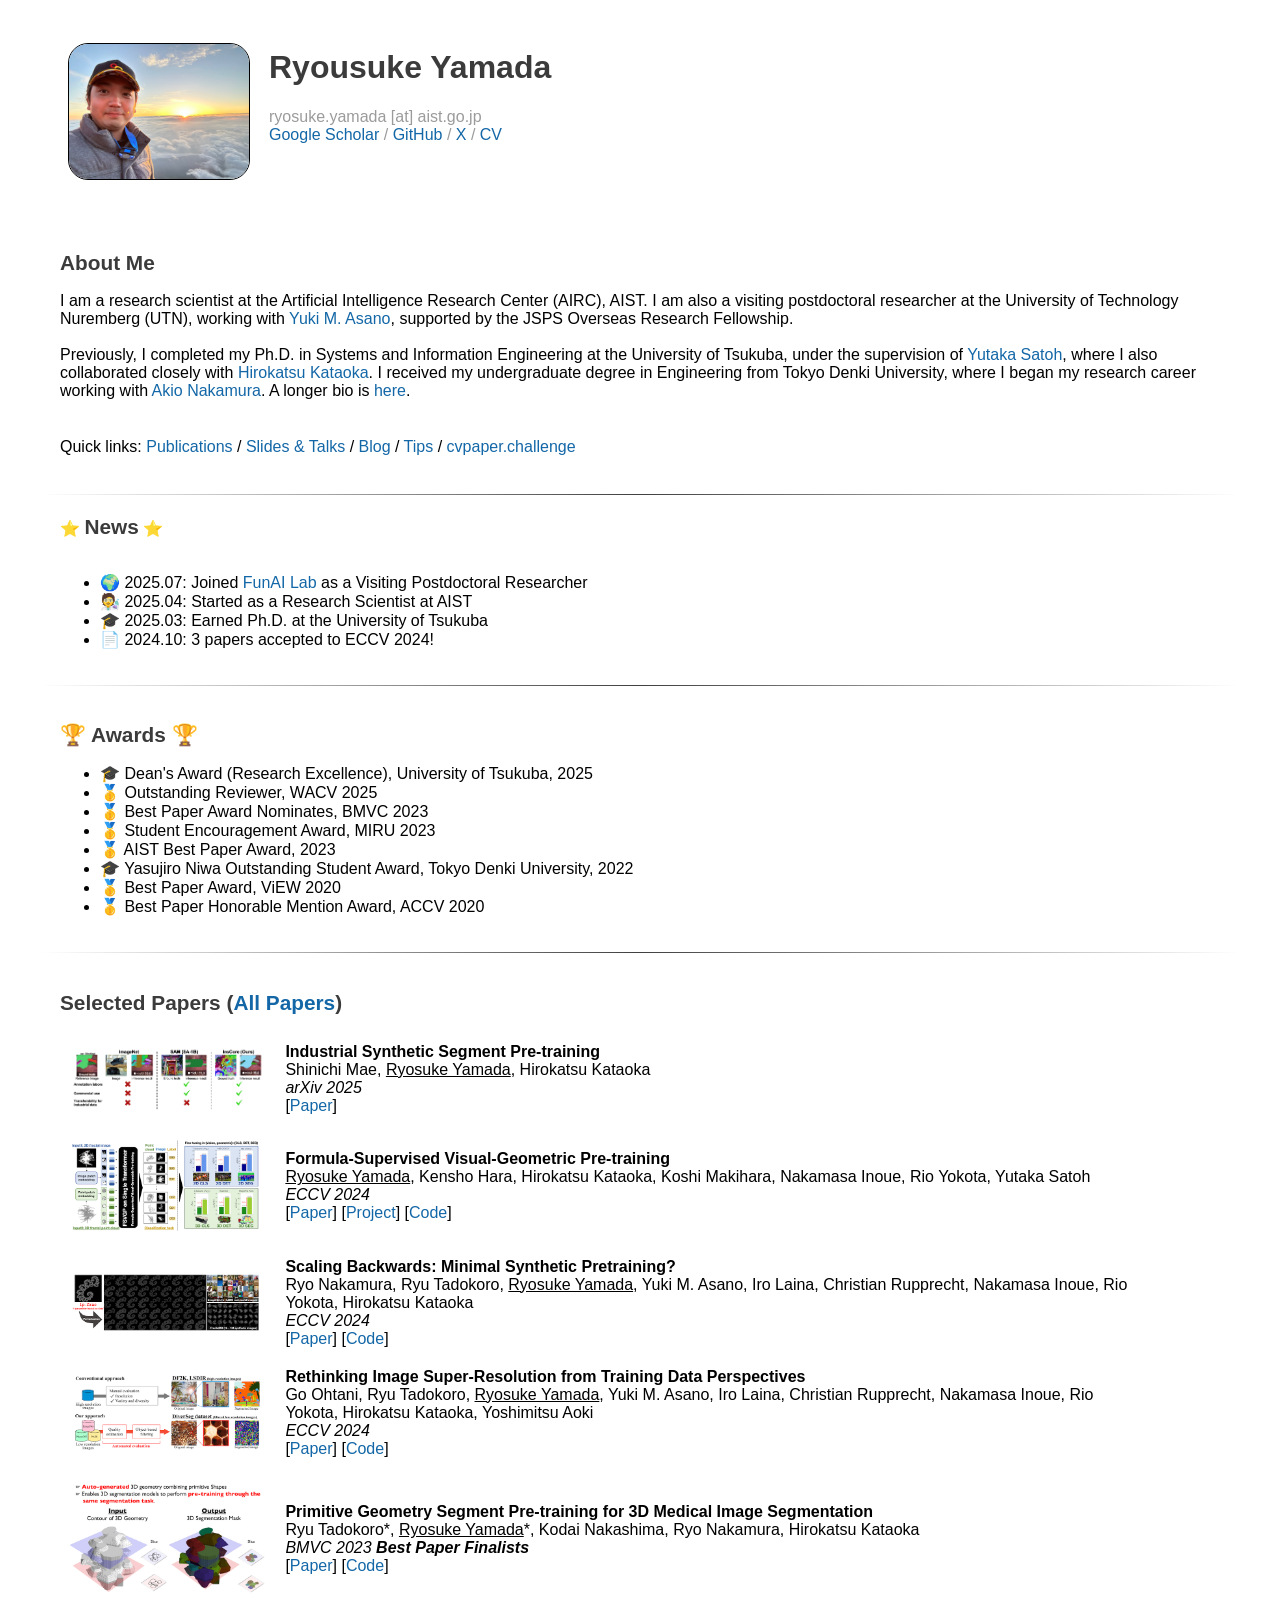
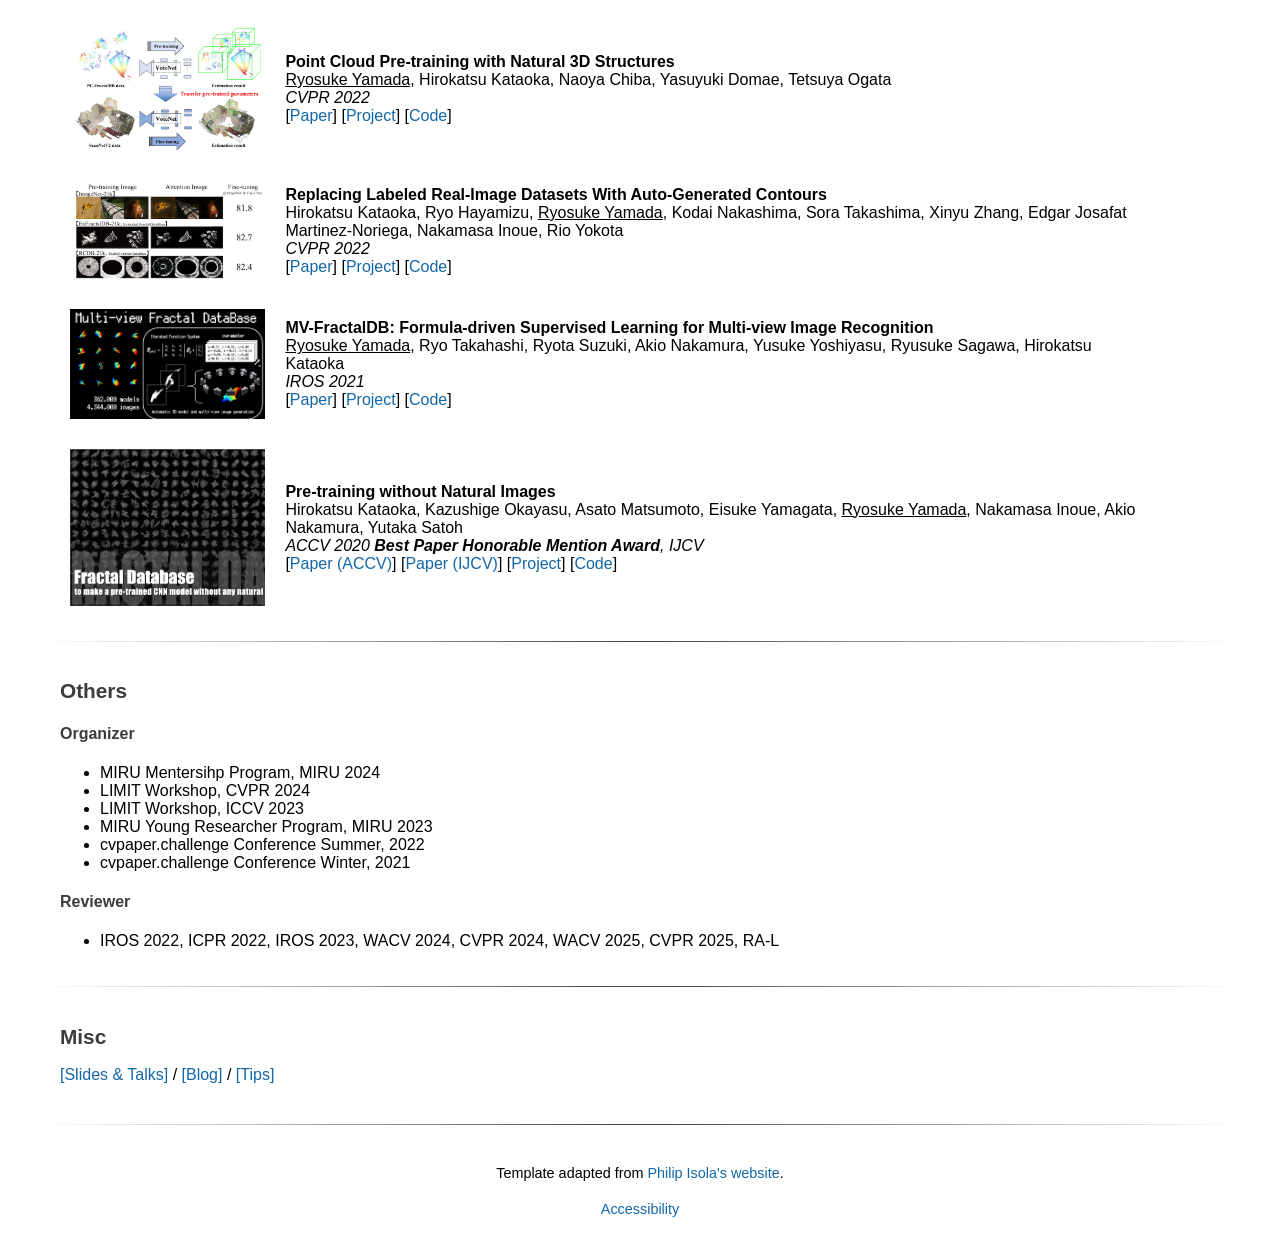
==== index.html @ 1c121e00 "Update all files including images and HTML" ====
<!DOCTYPE html>
<html lang="en">
<head>
  <meta charset="UTF-8">
  <meta name="viewport" content="width=device-width, initial-scale=1">
  <link rel="icon" type="image/png" href="images/favicon.png">
  <title>Ryousuke Yamada, Ph.D.</title>

  <!-- Google Fonts -->
  <link href="https://fonts.googleapis.com/css2?family=Lato:wght@300;400;700&display=swap" rel="stylesheet">

  <!-- Google Analytics (GA4) -->
  <script async src="https://www.googletagmanager.com/gtag/js?id=G-QP8ZKJ197V"></script>
  <script>
    window.dataLayer = window.dataLayer || [];
    function gtag(){dataLayer.push(arguments);}
    gtag('js', new Date());
    gtag('config', 'G-QP8ZKJ197V');
  </script>

  <link rel="stylesheet" href="mystyle.css">
</head>

<body>
  <div id="container">
    <div class="section_div">
      <table id="personal_info">
        <tr>
          <td><img class="photo_of_me" src="images/me_fuji.png" width="180px" style="border: 1px solid black; float:left; margin-right:15px" alt="Profile Photo"></td>
          <td>
            <div id="DocInfo">
              <h1>Ryousuke Yamada</h1>
              ryosuke.yamada [at] aist.go.jp<br>
              <a href="https://scholar.google.com/citations?user=2nmJ6qQAAAAJ&hl=ja">Google Scholar</a> /
              <a href="https://github.com/ryosuke-yamada">GitHub</a> /
              <a href="https://x.com/FragileGoodwill">X</a> /
              <a href="cv/ryosuke_yamada_cv.pdf">CV</a> 
              <!-- <a href="ja/index.html">Japanese</a> -->
            </div><br>
          </td>
        </tr>
      </table>
    </div>

    <div class="section_div">
      <h2>About Me</h2>
      <p>
        I am a research scientist at the Artificial Intelligence Research Center (AIRC), AIST. I am also a visiting postdoctoral researcher at the University of Technology Nuremberg (UTN), working with <a href="https://yukimasano.github.io/">Yuki M. Asano</a>, supported by the JSPS Overseas Research Fellowship.
        <br><br>
        Previously, I completed my Ph.D. in Systems and Information Engineering at the University of Tsukuba, under the supervision of <a href="https://staff.aist.go.jp/yu.satou/">Yutaka Satoh</a>, where I also collaborated closely with <a href="https://hirokatsukataoka.net/">Hirokatsu Kataoka</a>. I received my undergraduate degree in Engineering from Tokyo Denki University, where I began my research career working with <a href="https://ra-data.dendai.ac.jp/tduhp/KgApp/k03/resid/S000259">Akio Nakamura</a>. A longer bio is <a href="bio.html">here</a>.
        <br>
        <br>
      </p>
      Quick links:
      <a href="all_papers.html">Publications</a> /
      <a href="slides.html">Slides & Talks</a> /
      <a href="blog.html">Blog</a> /
      <a href="tips.html">Tips</a> /
      <a href="https://xpaperchallenge.org/cv/">cvpaper.challenge</a>
      <br><br>
    </div>
    <hr>

    <div class="section_div" id="news">
      &#11088; <h2 style="display: inline;">News</h2> &#11088;<br><br>
      <ul>
        <li>🌍 2025.07: Joined <a href="https://fundamentalailab.github.io/" target="_blank">FunAI Lab</a> as a Visiting Postdoctoral Researcher</li>
        <li>🧑‍🔬 2025.04: Started as a Research Scientist at AIST</li>
        <li>🎓 2025.03: Earned Ph.D. at the University of Tsukuba</li>
        <li>📄 2024.10: 3 papers accepted to ECCV 2024!</li>
      </ul>
    </div>
    <hr>

    <div class="section_div" id="awards">
        <h2>🏆 Awards 🏆</h2>
        <ul>
          <li>🎓 Dean's Award (Research Excellence), University of Tsukuba, 2025</li>
          <li>🥇 Outstanding Reviewer, WACV 2025</li>
          <li>🥇 Best Paper Award Nominates, BMVC 2023</li>
          <li>🥇 Student Encouragement Award, MIRU 2023</li>
          <li>🥇 AIST Best Paper Award, 2023</li>
          <li>🎓 Yasujiro Niwa Outstanding Student Award, Tokyo Denki University, 2022</li>
          <li>🥇 Best Paper Award, ViEW 2020</li>
          <li>🥇 Best Paper Honorable Mention Award, ACCV 2020</li>
        </ul>
    </div> 
    <hr>

    <div class="section_div" id="publications">
      <h2>Selected Papers (<a href="all_papers.html">All Papers</a>)</h2>

      <table class="pub_table">
        <!-- Inscore -->
        <tr>
            <td class="pub_td1">
              <div class="teaser_img_div">
                <a href="">
                  <img class="teaser_img" src="images/inscore.png" alt="InsCore teaser">
                </a>
              </div>
            </td>
            <td class="pub_td2">
              <b>Industrial Synthetic Segment Pre-training</b><br>
              Shinichi Mae, <u>Ryosuke Yamada</u>, Hirokatsu Kataoka<br>
              <i>arXiv 2025</i><br>
              [<a href="https://arxiv.org/abs/2505.13099">Paper</a>]
            </td>
          </tr>

        <!-- FSVGP -->
        <tr>
            <td class="pub_td1">
              <div class="teaser_img_div">
                <a href="https://ryosuke-yamada.github.io/fdsl-fsvgp/">
                  <img class="teaser_img" src="images/fsvgp.png" alt="FSVGP teaser">
                </a>
              </div>
            </td>
            <td class="pub_td2">
              <b>Formula-Supervised Visual-Geometric Pre-training</b><br>
              <u>Ryosuke Yamada</u>, Kensho Hara, Hirokatsu Kataoka, Koshi Makihara, Nakamasa Inoue, Rio Yokota, Yutaka Satoh<br>
              <i>ECCV 2024</i><br>
              [<a href="https://www.ecva.net/papers/eccv_2024/papers_ECCV/papers/03233.pdf">Paper</a>]
              [<a href="https://ryosuke-yamada.github.io/fdsl-fsvgp/">Project</a>]
              [<a href="https://github.com/ryosuke-yamada/3dfractaldb">Code</a>]
            </td>
          </tr>
        <!-- 1pfrac -->
        <tr>
            <td class="pub_td1">
              <div class="teaser_img_div">
                <!-- <a href="https://ryosuke-yamada.github.io/fdsl-fsvgp/"> -->
                  <img class="teaser_img" src="images/1pfrac.png" alt="1pfrac teaser">
                </a>
              </div>
            </td>
            <td class="pub_td2">
              <b>Scaling Backwards: Minimal Synthetic Pretraining?</b><br>
              Ryo Nakamura, Ryu Tadokoro, <u>Ryosuke Yamada</u>, Yuki M. Asano, Iro Laina, Christian Rupprecht, Nakamasa Inoue, Rio Yokota, Hirokatsu Kataoka<br>
              <i>ECCV 2024</i><br>
              [<a href="https://www.ecva.net/papers/eccv_2024/papers_ECCV/papers/02315.pdf">Paper</a>]
              <!-- [<a href="https://ryosuke-yamada.github.io/fdsl-fsvgp/">Project</a>] -->
              [<a href="https://github.com/SUPER-TADORY/1p-frac">Code</a>]
            </td>
          </tr>
        <!-- DiverSeg -->
        <tr>
            <td class="pub_td1">
              <div class="teaser_img_div">
                <!-- <a href="https://ryosuke-yamada.github.io/fdsl-fsvgp/"> -->
                  <img class="teaser_img" src="images/diverseg.png" alt="DiverSeg teaser">
                </a>
              </div>
            </td>
            <td class="pub_td2">
              <b>Rethinking Image Super-Resolution from Training Data Perspectives</b><br>
              Go Ohtani, Ryu Tadokoro, <u>Ryosuke Yamada</u>, Yuki M. Asano, Iro Laina, Christian Rupprecht, Nakamasa Inoue, Rio Yokota, Hirokatsu Kataoka, Yoshimitsu Aoki<br>
              <i>ECCV 2024</i><br>
              [<a href="https://www.ecva.net/papers/eccv_2024/papers_ECCV/papers/02525.pdf">Paper</a>]
              <!-- [<a href="https://ryosuke-yamada.github.io/fdsl-fsvgp/">Project</a>] -->
              [<a href="https://github.com/gohtanii/DiverSeg-dataset">Code</a>]
            </td>
          </tr>
        <!-- PrimGeoSeg -->
        <tr>
            <td class="pub_td1">
              <div class="teaser_img_div">
                <!-- <a href="https://ryosuke-yamada.github.io/fdsl-fsvgp/"> -->
                  <img class="teaser_img" src="images/primgeoseg.png" alt="PrimGeoSeg teaser">
                </a>
              </div>
            </td>
            <td class="pub_td2">
              <b>Primitive Geometry Segment Pre-training for 3D Medical Image Segmentation</b><br>
              Ryu Tadokoro*, <u>Ryosuke Yamada</u>*, Kodai Nakashima, Ryo Nakamura, Hirokatsu Kataoka<br>
              <i>BMVC 2023 <b>Best Paper Finalists</b></i><br>
              [<a href="https://arxiv.org/abs/2401.03665">Paper</a>]
              <!-- [<a href="https://ryosuke-yamada.github.io/fdsl-fsvgp/">Project</a>] -->
              [<a href="https://github.com/SUPER-TADORY/PrimGeoSeg">Code</a>]
            </td>
          </tr>
        <!-- PC-FractalDB -->
        <tr>
            <td class="pub_td1">
              <div class="teaser_img_div">
                <a href="https://ryosuke-yamada.github.io/PointCloud-FractalDataBase/">
                  <img class="teaser_img" src="images/pcfractaldb.png" alt="PC-FractalDB teaser">
                </a>
              </div>
            </td>
            <td class="pub_td2">
              <b>Point Cloud Pre-training with Natural 3D Structures</b><br>
              <u>Ryosuke Yamada</u>, Hirokatsu Kataoka, Naoya Chiba, Yasuyuki Domae, Tetsuya Ogata<br>
              <i>CVPR 2022</i><br>
              [<a href="https://openaccess.thecvf.com/content/CVPR2022/html/Yamada_Point_Cloud_Pre-Training_With_Natural_3D_Structures_CVPR_2022_paper.html">Paper</a>]
              [<a href="https://ryosuke-yamada.github.io/PointCloud-FractalDataBase/">Project</a>]
              [<a href="https://github.com/ryosuke-yamada/3dfractaldb">Code</a>]
            </td>
          </tr>
        <!-- RCDB -->
        <tr>
            <td class="pub_td1">
              <div class="teaser_img_div">
                <a href="https://hirokatsukataoka16.github.io/Replacing-Labeled-Real-Image-Datasets/">
                  <img class="teaser_img" src="images/rcdb.png" alt="RCDB teaser">
                </a>
              </div>
            </td>
            <td class="pub_td2">
              <b>Replacing Labeled Real-Image Datasets With Auto-Generated Contours</b><br>
              Hirokatsu Kataoka, Ryo Hayamizu, <u>Ryosuke Yamada</u>, Kodai Nakashima, Sora Takashima, Xinyu Zhang, Edgar Josafat Martinez-Noriega, Nakamasa Inoue, Rio Yokota<br>
              <i>CVPR 2022</i><br>
              [<a href="https://openaccess.thecvf.com/content/CVPR2022/html/Kataoka_Replacing_Labeled_Real-Image_Datasets_With_Auto-Generated_Contours_CVPR_2022_paper.html">Paper</a>]
              [<a href="https://hirokatsukataoka16.github.io/Replacing-Labeled-Real-Image-Datasets/">Project</a>]
              [<a href="https://github.com/masora1030/CVPR2022-Pretrained-ViT-PyTorch">Code</a>]
            </td>
          </tr>
        <!-- MV-FractalDB -->
        <tr>
            <td class="pub_td1">
              <div class="teaser_img_div">
                <a href="https://ryosuke-yamada.github.io/Multi-view-Fractal-DataBase/">
                  <img class="teaser_img" src="images/mvfractal.gif" alt="MVFractalDB teaser">
                </a>
              </div>
            </td>
            <td class="pub_td2">
              <b>MV-FractalDB: Formula-driven Supervised Learning for Multi-view Image Recognition</b><br>
              <u>Ryosuke Yamada</u>, Ryo Takahashi, Ryota Suzuki, Akio Nakamura, Yusuke Yoshiyasu, Ryusuke Sagawa, Hirokatsu Kataoka<br>
              <i>IROS 2021</i><br>
              [<a href="https://ieeexplore.ieee.org/document/9635946">Paper</a>]
              [<a href="https://ryosuke-yamada.github.io/Multi-view-Fractal-DataBase/">Project</a>]
              [<a href="https://github.com/ryosuke-yamada/3dfractaldb">Code</a>]
            </td>
          </tr>
        <!-- FractalDB -->
        <tr>
            <td class="pub_td1">
              <div class="teaser_img_div">
                <a href="https://hirokatsukataoka16.github.io/Pretraining-without-Natural-Images/">
                  <img class="teaser_img" src="images/fractaldb.png" alt="DiverSeg teaser">
                </a>
              </div>
            </td>
            <td class="pub_td2">
              <b>Pre-training without Natural Images</b><br>
              Hirokatsu Kataoka, Kazushige Okayasu, Asato Matsumoto, Eisuke Yamagata, <u>Ryosuke Yamada</u>, Nakamasa Inoue, Akio Nakamura, Yutaka Satoh<br>
              <i>ACCV 2020 <b>Best Paper Honorable Mention Award</b>, IJCV</i><br>
              [<a href="https://openaccess.thecvf.com/content/ACCV2020/papers/Kataoka_Pre-training_without_Natural_Images_ACCV_2020_paper.pdf">Paper (ACCV)</a>]
              [<a href="https://link.springer.com/content/pdf/10.1007/s11263-021-01555-8.pdf">Paper (IJCV)</a>]
              [<a href="https://hirokatsukataoka16.github.io/Pretraining-without-Natural-Images/">Project</a>]
              [<a href="https://github.com/gohtanii/DiverSeg-dataset">Code</a>]
            </td>
          </tr>
      </table>
    </div>
    <hr>

    <div class="section_div" id="awards">
      <h2>Others</h2>
      <h4>Organizer</h4>
      <ul>
        <li>MIRU Mentersihp Program, MIRU 2024</li>
        <li>LIMIT Workshop, CVPR 2024</li>
        <li>LIMIT Workshop, ICCV 2023</li>
        <li>MIRU Young Researcher Program, MIRU 2023</li>
        <li>cvpaper.challenge Conference Summer, 2022</li>
        <li>cvpaper.challenge Conference Winter, 2021</li>
      </ul>
      <h4>Reviewer</h4>
      <ul>
        <li>IROS 2022, ICPR 2022, IROS 2023, WACV 2024, CVPR 2024, WACV 2025, CVPR 2025, RA-L</li>
      </ul>
    </div> 
    <hr>

    <div class="section_div" id="misc">
      <h2>Misc</h2>
      <p><a href="slides.html">[Slides & Talks]</a> / <a href="blog.html">[Blog]</a> / <a href="tips.html">[Tips]</a></p>
    </div>
    <hr>

    <div class="footer" style="text-align: center; margin-top: 40px; font-size: 0.9em;">
      <p>Template adapted from <a href="https://people.csail.mit.edu/phillipi/" target="_blank">Philip Isola's website</a>.</p>
      <p><a href="http://accessibility.mit.edu/">Accessibility</a></p>
    </div>
  </body>
  </html>
---- mystyle.css ----
body {
    margin: 0;
    padding: 0;
    text-align: center;
    font-family: "HelveticaNeue-Light", "Helvetica Neue Light", "Helvetica Neue", Helvetica, Arial, "Lucida Grande", sans-serif;
    font-weight: 300;
    font-size: 1rem;
    background-color: #FFF;
  }
  
  hr {
    border: 0;
    height: 1px;
    background-image: linear-gradient(to right, rgba(0, 0, 0, 0), rgba(0, 0, 0, 0.75), rgba(0, 0, 0, 0));
  }
  
  table {
    padding: 5px;
  }
  
  table.pub_table {
    border-collapse: collapse;
    border-bottom: 0 solid #9B9B9B;
    padding: 10px;
    width: 100%;
    max-width: 1100px;
  }
  
  td.pub_td1,
  td.pub_td2 {
    border-collapse: collapse;
    padding: 10px;
    max-width: 1100px;
  }
  
  td.year_heading {
    color: #3B3B3B;
    font-weight: 700;
    font-size: 1.3rem;
  }
  
  tr {
    background-color: #FFF;
  }
  
  /* Container */
  div#container {
    margin: 0 auto;
    max-width: 1200px;
    width: 100%;
    padding: 0 10px;
    text-align: left;
    position: relative;
    background-color: #FFF;
  }
  
  /* Document info */
  div#DocInfo {
    color: #9B9B9B;
    height: 128px;
    font-size: 1rem;
  }
  
  /* Headings */
  h1, h2, h3, h4 {
    color: #3B3B3B;
  }
  
  h2 {
    font-size: 1.3rem;
  }
  
  /* Paragraphs */
  p {
    color: #000;
    margin-bottom: 20px;
  }
  
  p.caption {
    color: #9B9B9B;
    text-align: left;
    max-width: 600px;
    width: 100%;
    font: 1rem helvetica, sans-serif;
  }
  
  p.caption2 {
    color: #9B9B9B;
    text-align: left;
    max-width: 800px;
    width: 100%;
    font: 1rem helvetica, sans-serif;
  }
  
  /* Header image */
  #header_img {
    position: absolute;
    top: 0;
    right: 0;
  }
  
  /* Links */
  a:link,
  a:visited {
    color: #1367a7;
    text-decoration: none;
  }
  
  /* Section divisions */
  .section_div {
    background-color: #FFF;
    padding: 10px;
    margin: 10px;
    /* border: 1px solid #AAA; */
  }
  
  /* Personal info */
  #personal_info {
    background-color: #FFF;
    font-size: 1rem;
  }
  
  /* Announcements */
  p.announcement {
    padding: 10px;
    background-color: #EEE;
  }
  
  /* Images */
  img.teaser_img {
    width: 256px;
    max-width: 100%;
    display: block;
    margin: 5px auto;
    border: 0;
  }
  
  img.teaser_img2 {
    width: 206px;
    max-width: 100%;
    display: block;
    margin: 5px auto;
    border: 0;
  }
  
  img.teaser_img3 {
    width: 186px;
    max-width: 100%;
    display: block;
    margin: 5px auto;
    border: 0;
  }
  
  img.photo_of_me {
    border-radius: 20px;
  }
  
  /* Teaser image container */
  div.teaser_img_div {
    max-width: 286px;
    width: 100%;
  }
  
  /* Personnel table */
  table.personnel td {
    padding: 16px;
    vertical-align: top;
  }
  
  /* Research agenda list */
  p.research_agenda_list {
    margin: 5px;
  }
  
  .expandable-text {
    overflow: hidden;
    transition: max-height 0.5s ease;
    cursor: pointer;
  }
  
  /* Responsive adjustments for smaller screens */
  @media only screen and (max-width: 768px) {
  
      body {
        font-weight: 300;
        font-size: 0.75rem;
      }
  
    #container {
      width: 100%;
      padding: 10px;
    }
  
    table.pub_table {
      width: 100%;
      padding: 10px;
    }
  
    td.pub_td2 {
      width: 100%;
    }
  
      td.pub_td1 {
          width: 40%;
      }
  
    div#DocInfo {
      height: auto;
    }
  
    p.caption,
    p.caption2 {
      width: 100%;
    }
  
      table.vertical-on-mobile,
    table.vertical-on-mobile tr,
    table.vertical-on-mobile td {
      display: block;
      width: 100%;
    }
  
    table.vertical-on-mobile tr {
      margin-bottom: 1rem;
    }
  
    table.vertical-on-mobile td {
      width: auto !important;
    }
  
    /* New rule to center the image and set it to half the container's width */
    table.vertical-on-mobile td img {
      width: 50% !important;
      display: block;
      margin: 0 auto;
    }
  }
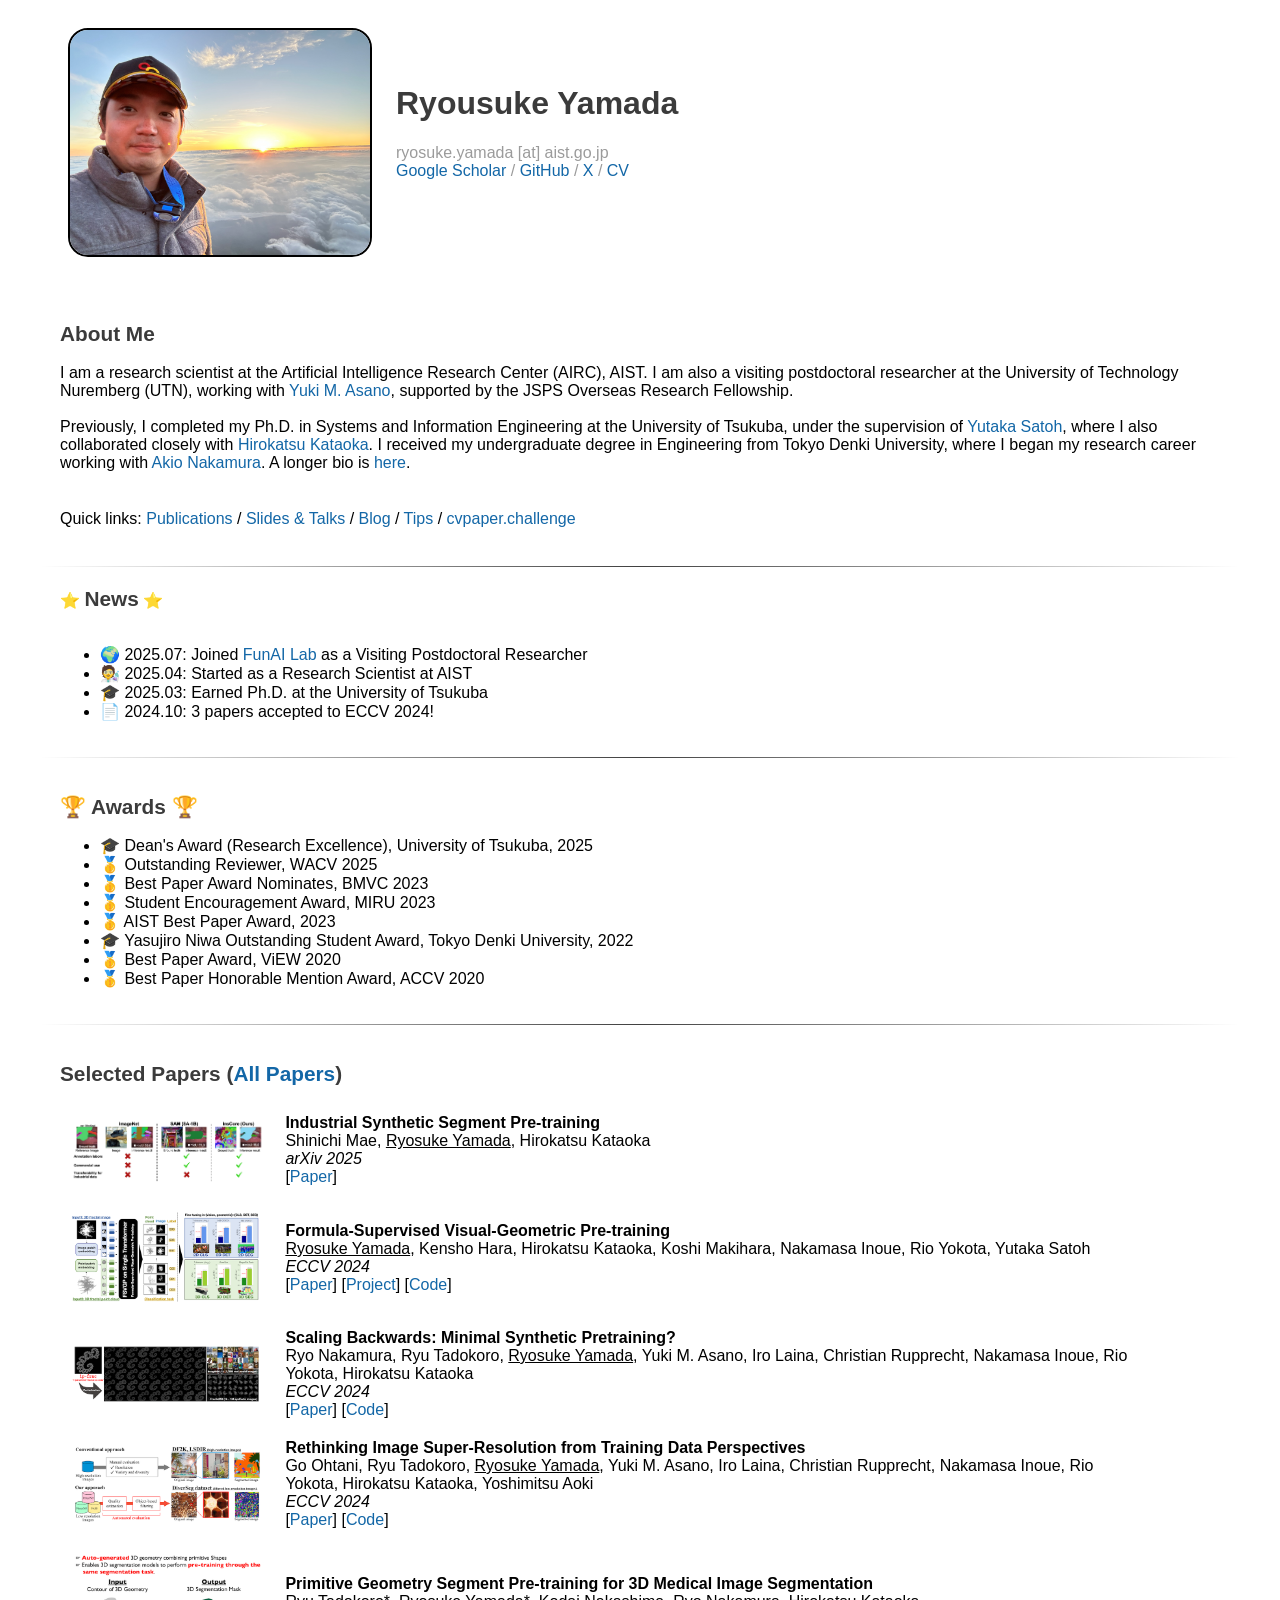
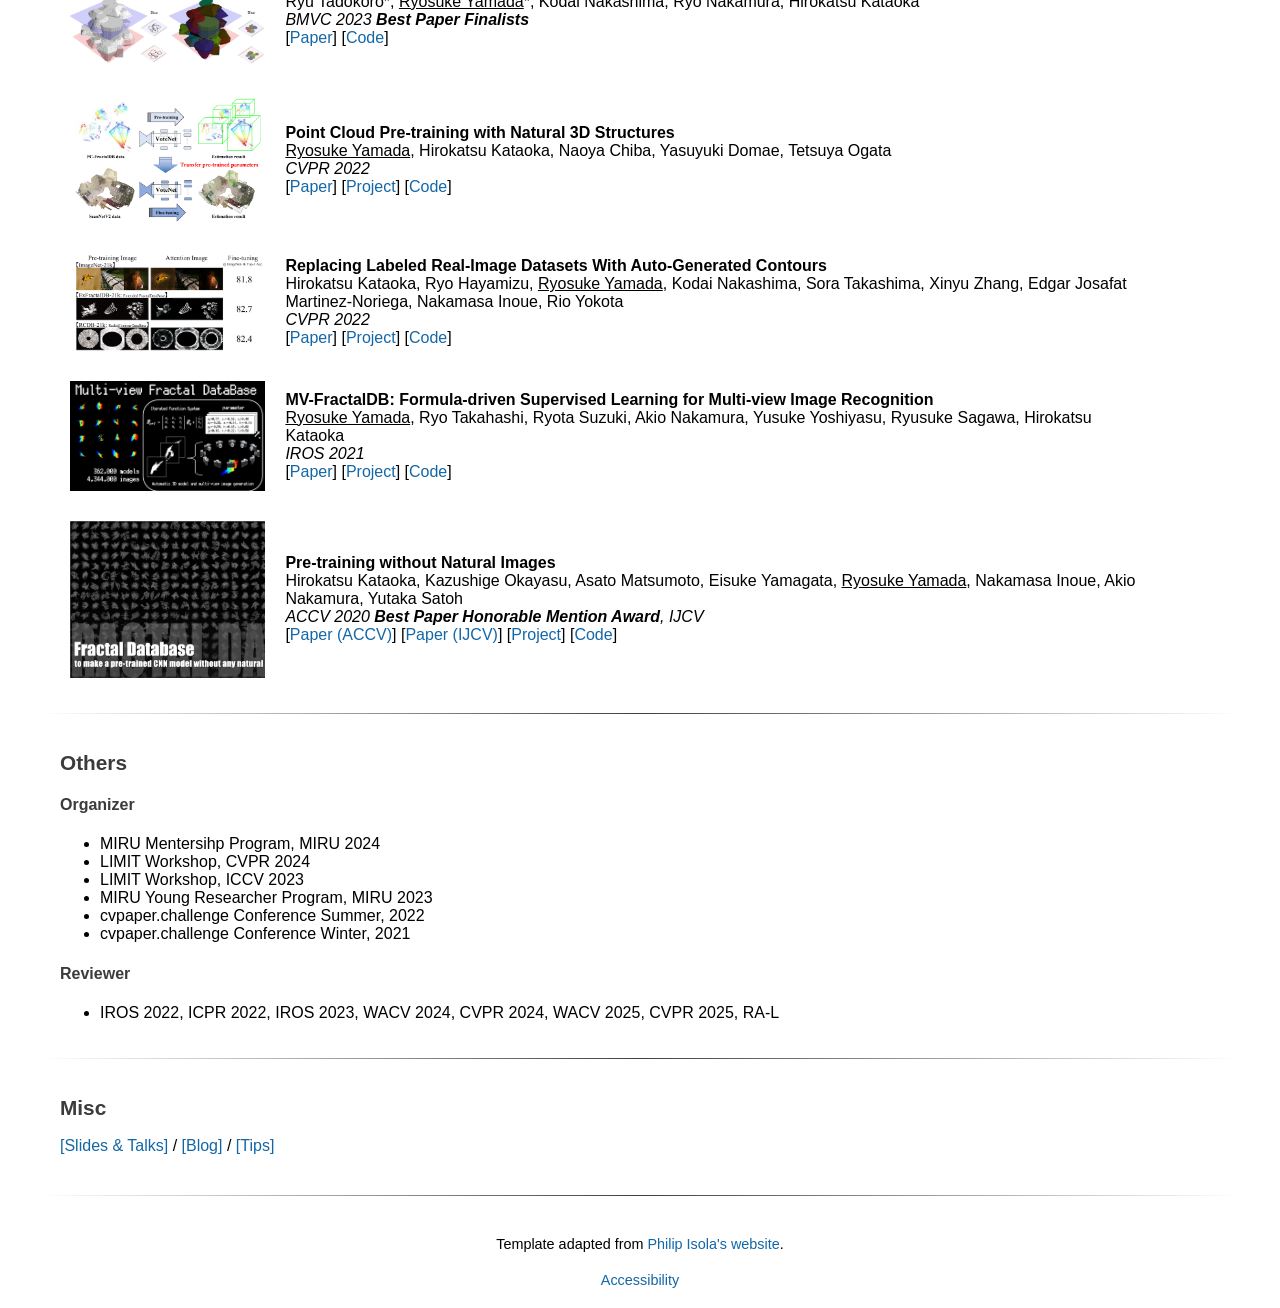
==== commit 3ba1ad62: "Update all files including images and HTML" ====
--- a/index.html
+++ b/index.html
@@ -26,7 +26,7 @@
     <div class="section_div">
       <table id="personal_info">
         <tr>
-          <td><img class="photo_of_me" src="images/me_fuji.png" width="180px" style="border: 1px solid black; float:left; margin-right:15px" alt="Profile Photo"></td>
+          <td><img class="photo_of_me" src="images/me_fuji.png" width="300px" style="border: 2px solid black; float:left; margin-right:20px; margin-bottom:10px;" alt="Profile Photo"></td>
           <td>
             <div id="DocInfo">
               <h1>Ryousuke Yamada</h1>
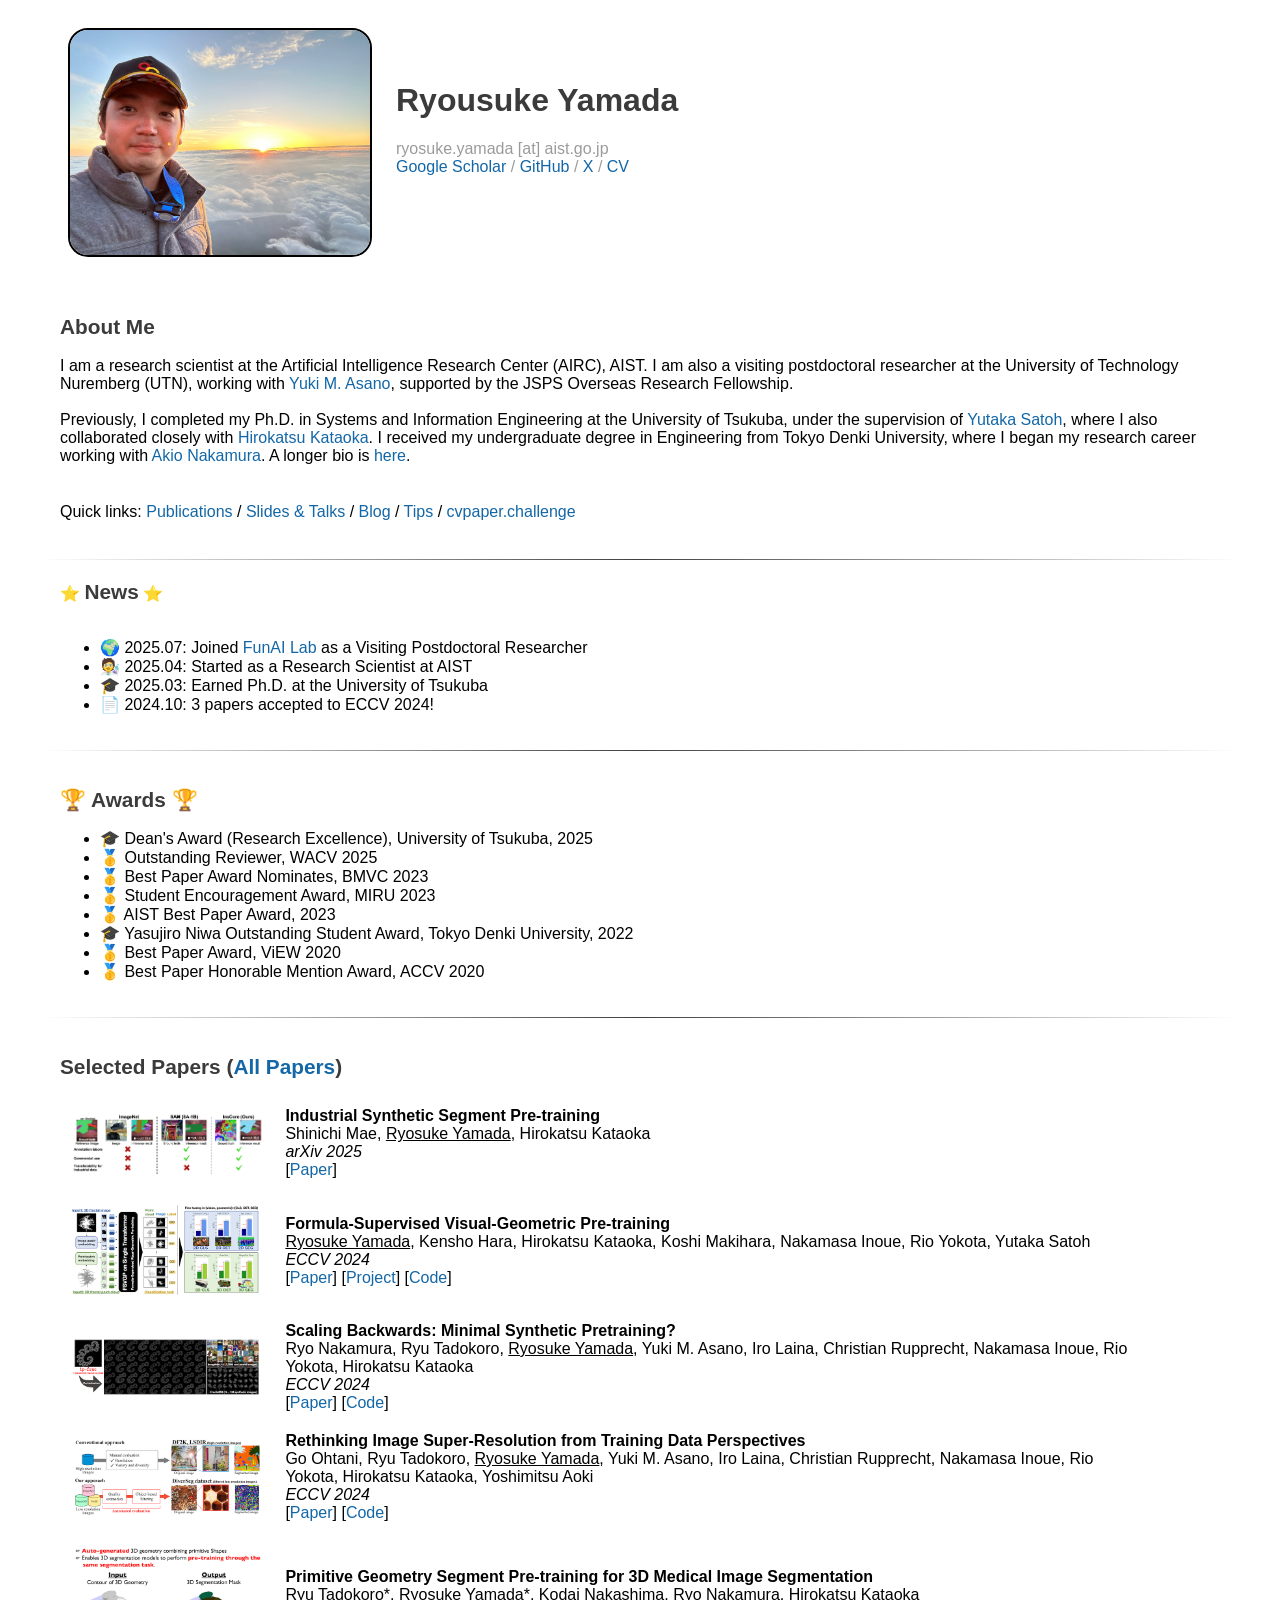
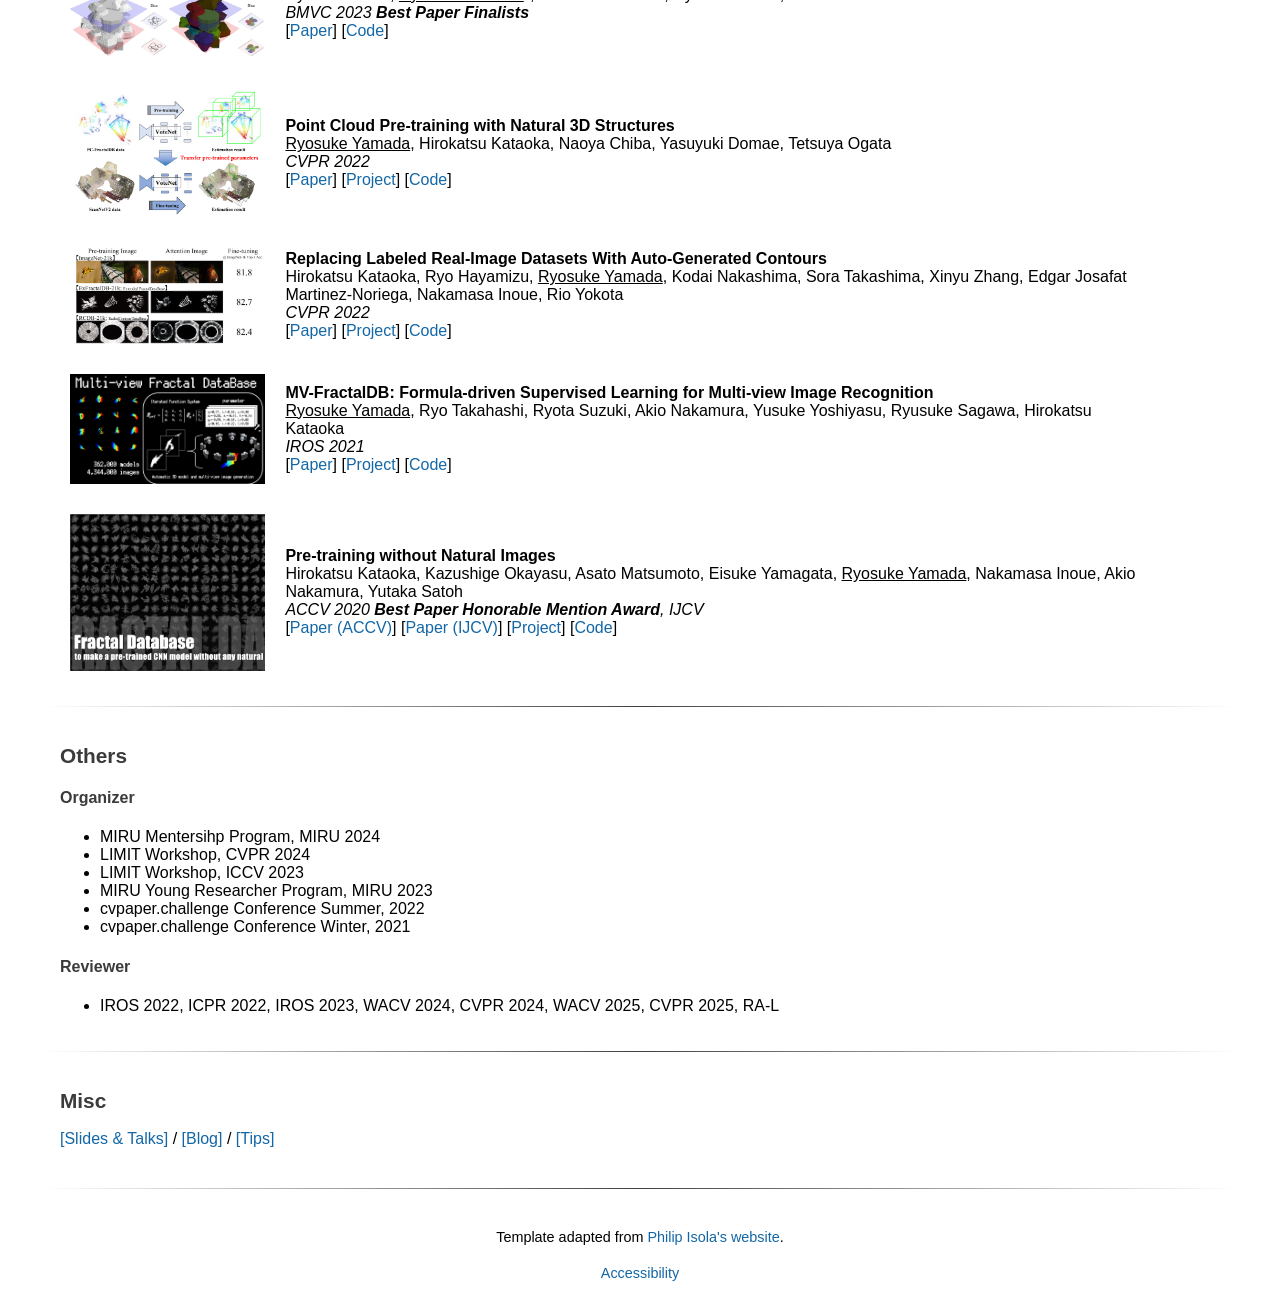
==== commit d61cd829: "Update all files including images and HTML" ====
--- a/index.html
+++ b/index.html
@@ -26,7 +26,7 @@
     <div class="section_div">
       <table id="personal_info">
         <tr>
-          <td><img class="photo_of_me" src="images/me_fuji.png" width="300px" style="border: 2px solid black; float:left; margin-right:20px; margin-bottom:10px;" alt="Profile Photo"></td>
+          <td><img class="photo_of_me" src="images/me_fuji.png" width="300px" style="border: 2px solid black; float:left; margin-right:20px; margin-bottom:3px;" alt="Profile Photo"></td>
           <td>
             <div id="DocInfo">
               <h1>Ryousuke Yamada</h1>
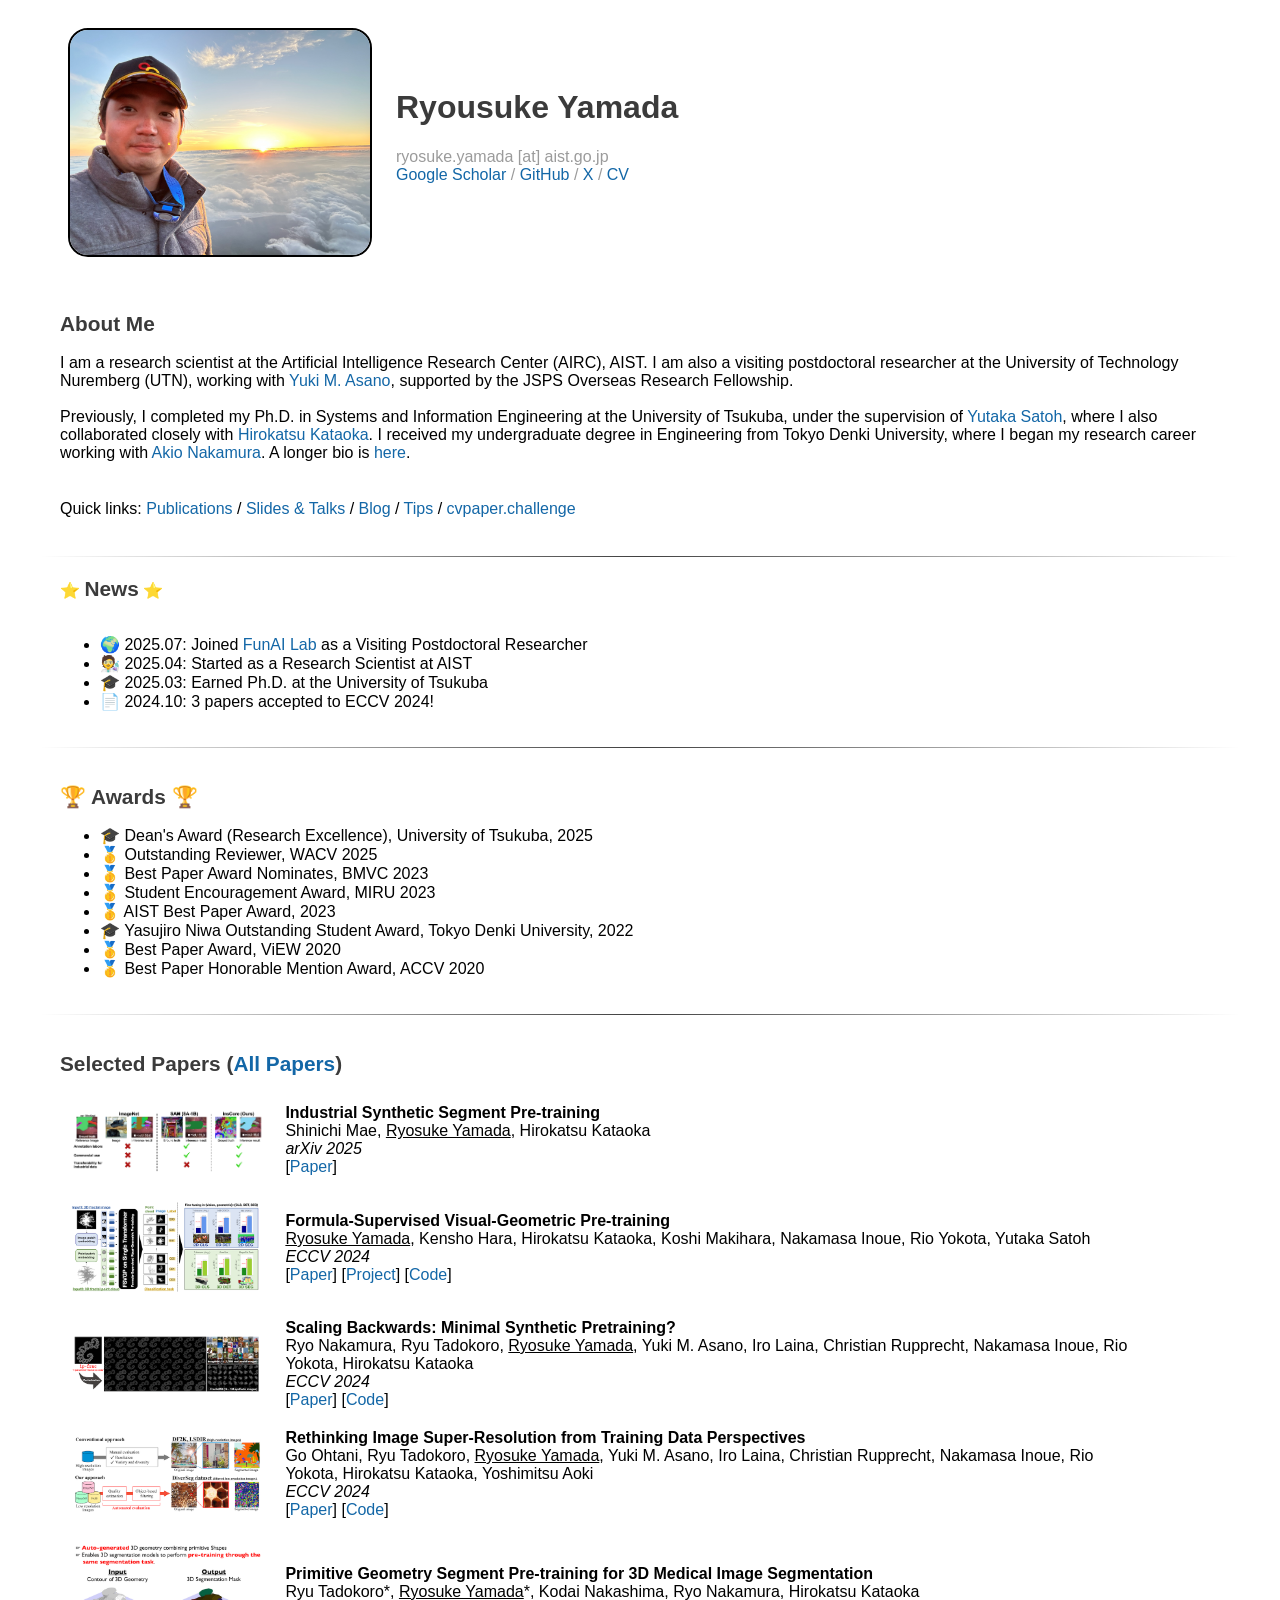
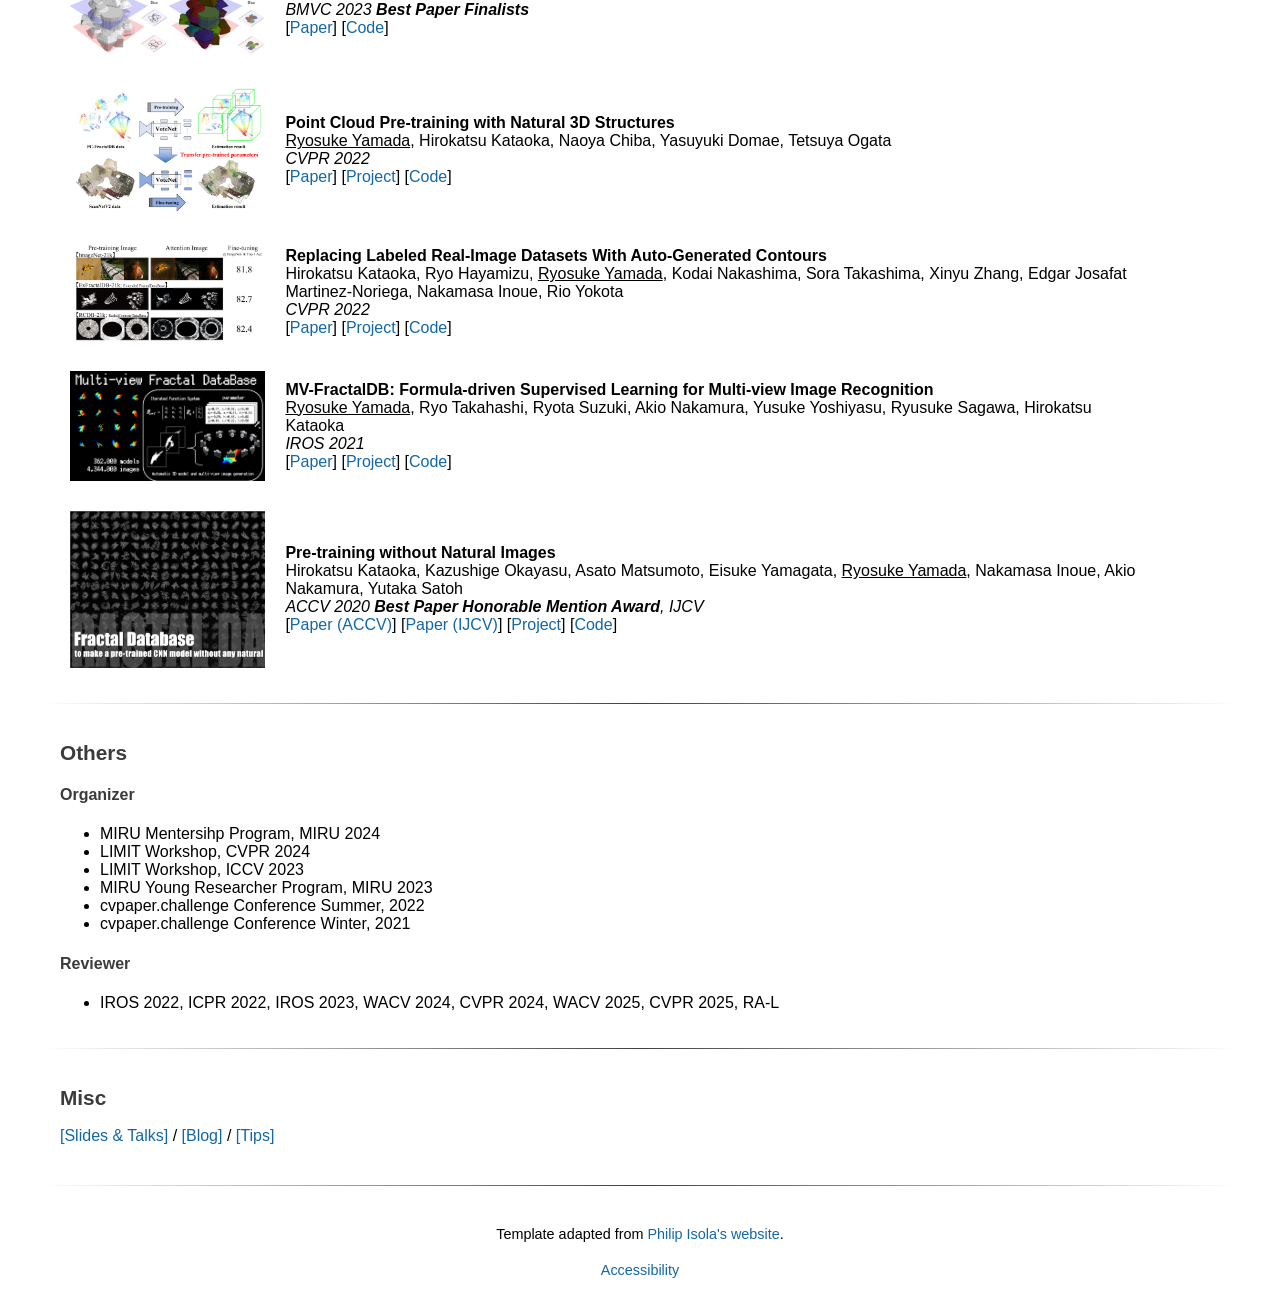
==== commit 896ce8fb: "Reduce margin between photo and About Me section" ====
--- a/index.html
+++ b/index.html
@@ -26,7 +26,7 @@
     <div class="section_div">
       <table id="personal_info">
         <tr>
-          <td><img class="photo_of_me" src="images/me_fuji.png" width="300px" style="border: 2px solid black; float:left; margin-right:20px; margin-bottom:3px;" alt="Profile Photo"></td>
+          <td><img class="photo_of_me" src="images/me_fuji.png" width="300px" style="border: 2px solid black; float:left; margin-right:20px; margin-bottom:0px;" alt="Profile Photo"></td>
           <td>
             <div id="DocInfo">
               <h1>Ryousuke Yamada</h1>
@@ -36,7 +36,7 @@
               <a href="https://x.com/FragileGoodwill">X</a> /
               <a href="cv/ryosuke_yamada_cv.pdf">CV</a> 
               <!-- <a href="ja/index.html">Japanese</a> -->
-            </div><br>
+            </div>
           </td>
         </tr>
       </table>
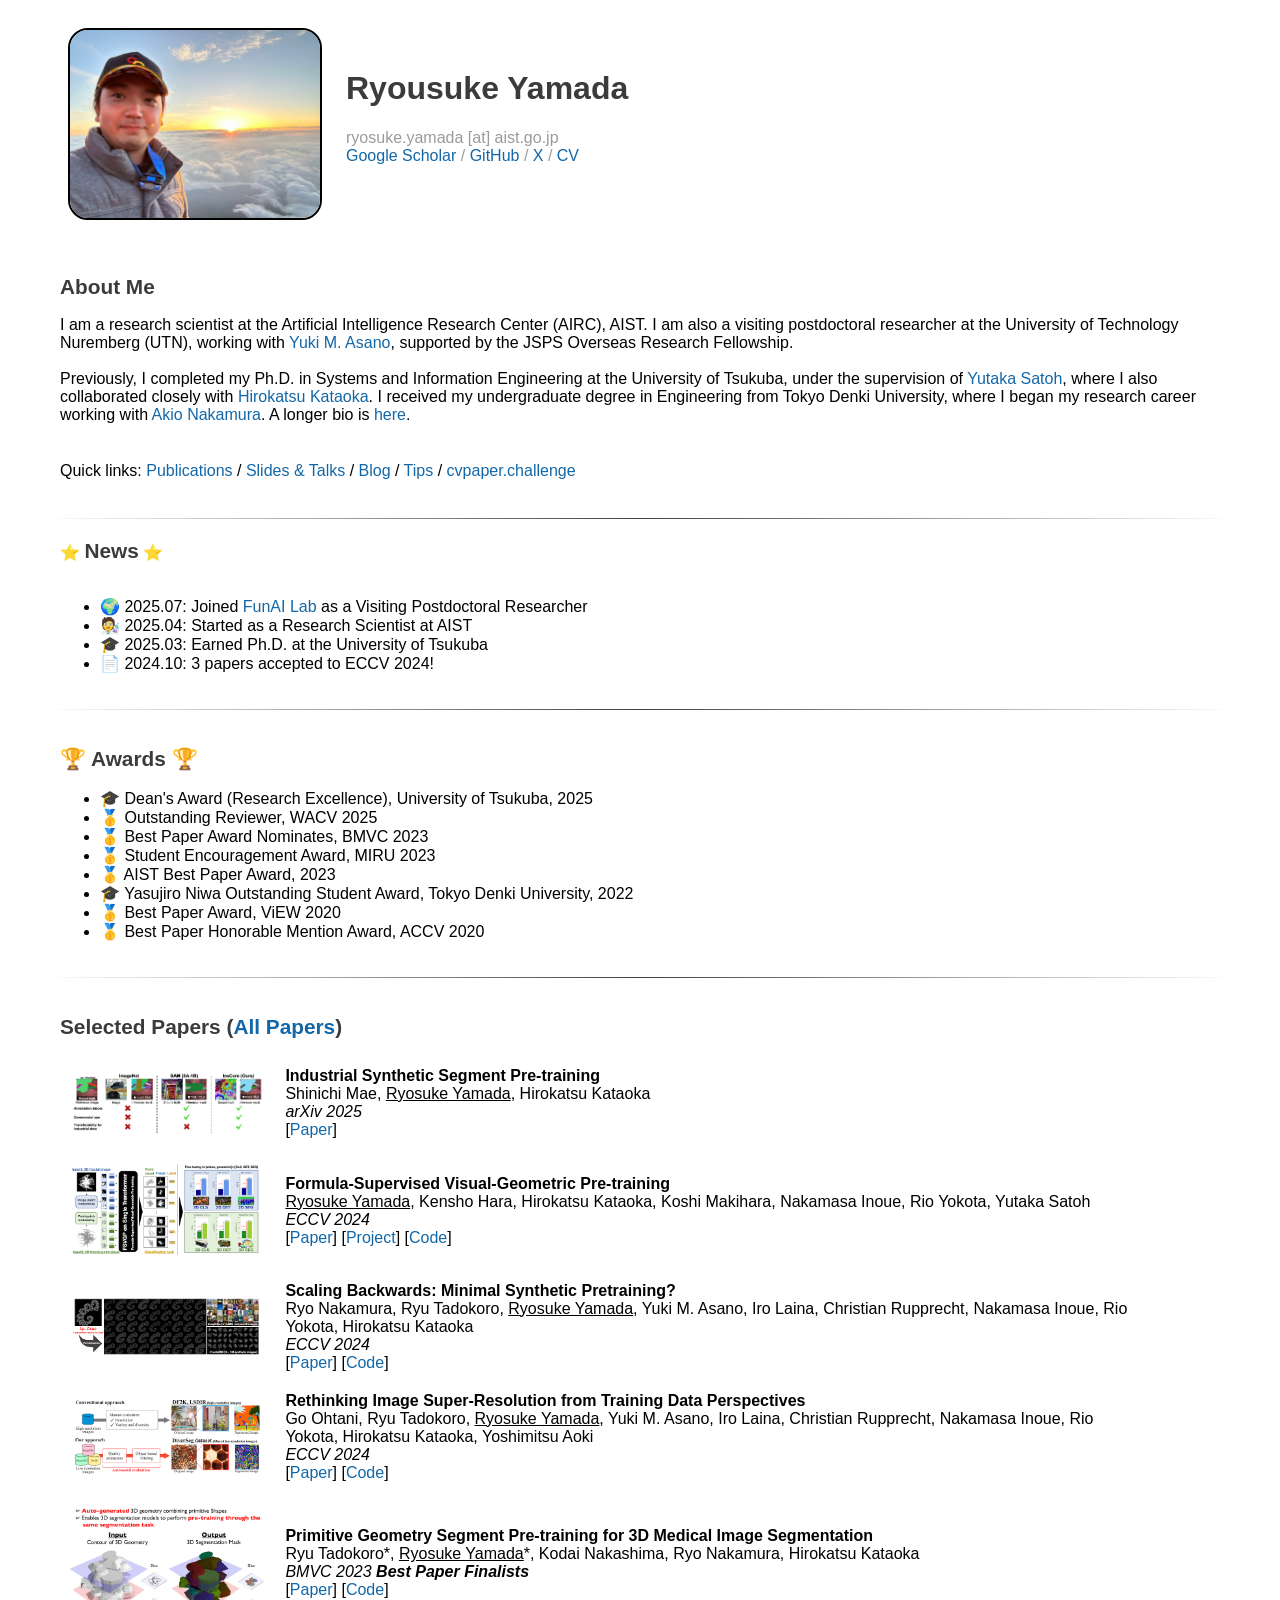
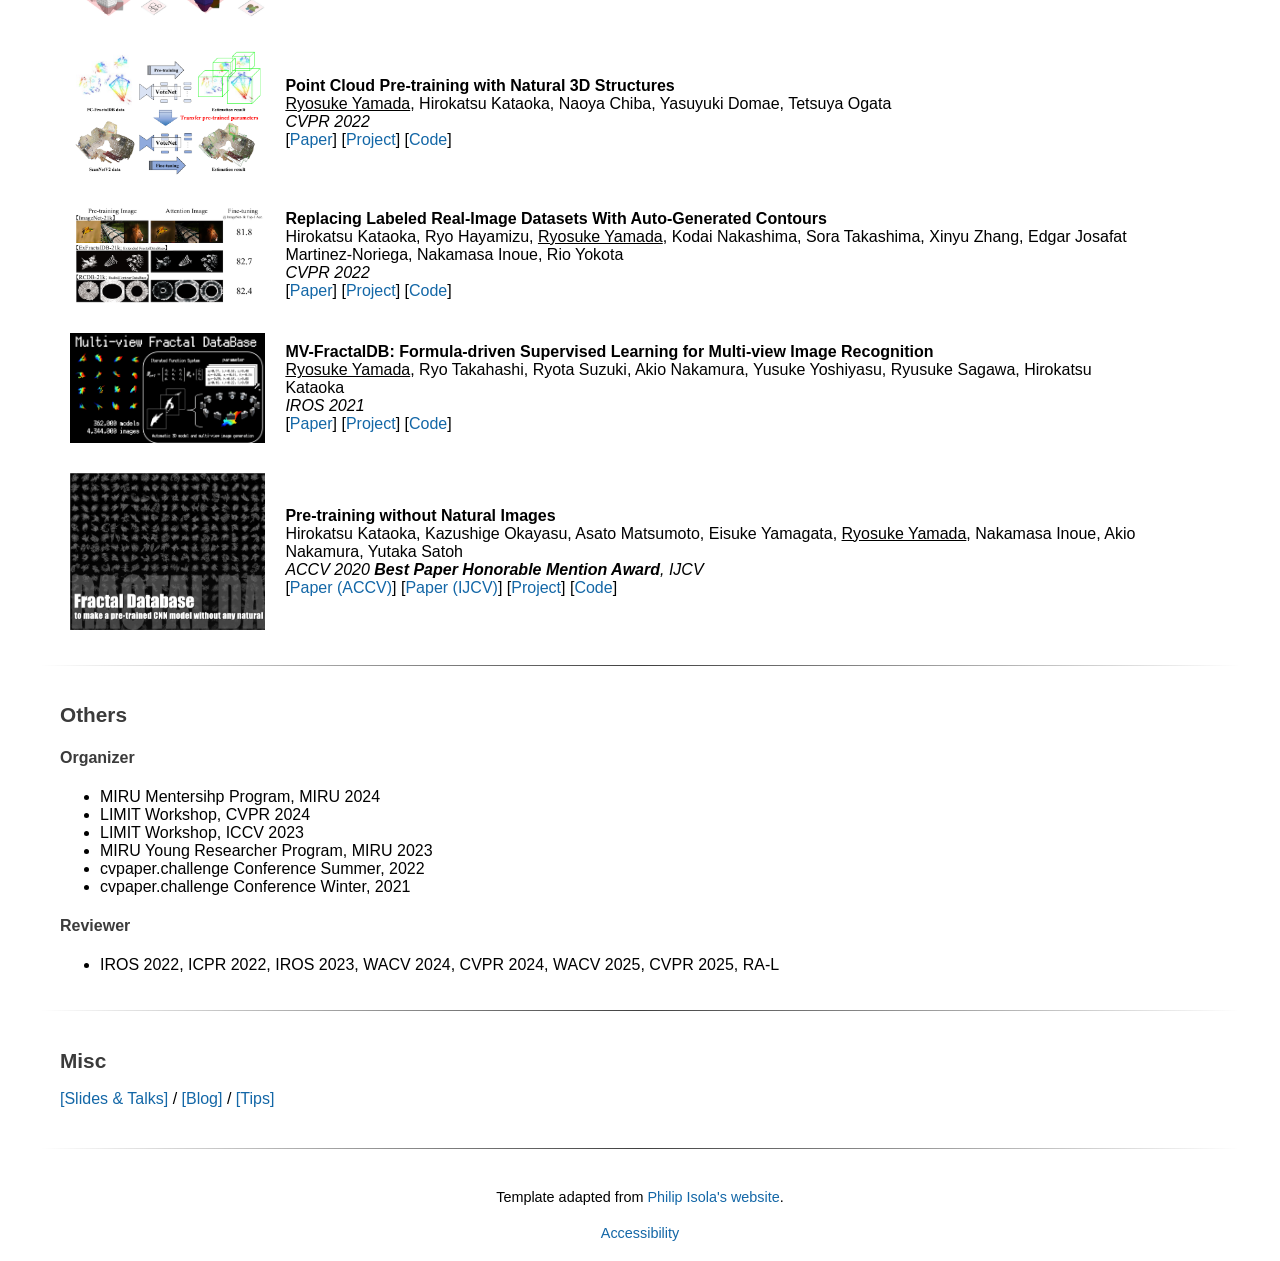
==== commit 323abe69: "Reduce margin between photo and About Me section" ====
--- a/index.html
+++ b/index.html
@@ -26,7 +26,7 @@
     <div class="section_div">
       <table id="personal_info">
         <tr>
-          <td><img class="photo_of_me" src="images/me_fuji.png" width="300px" style="border: 2px solid black; float:left; margin-right:20px; margin-bottom:0px;" alt="Profile Photo"></td>
+          <td><img class="photo_of_me" src="images/me_fuji.png" width="250px" style="border: 2px solid black; float:left; margin-right:20px; margin-bottom:0px;" alt="Profile Photo"></td>
           <td>
             <div id="DocInfo">
               <h1>Ryousuke Yamada</h1>
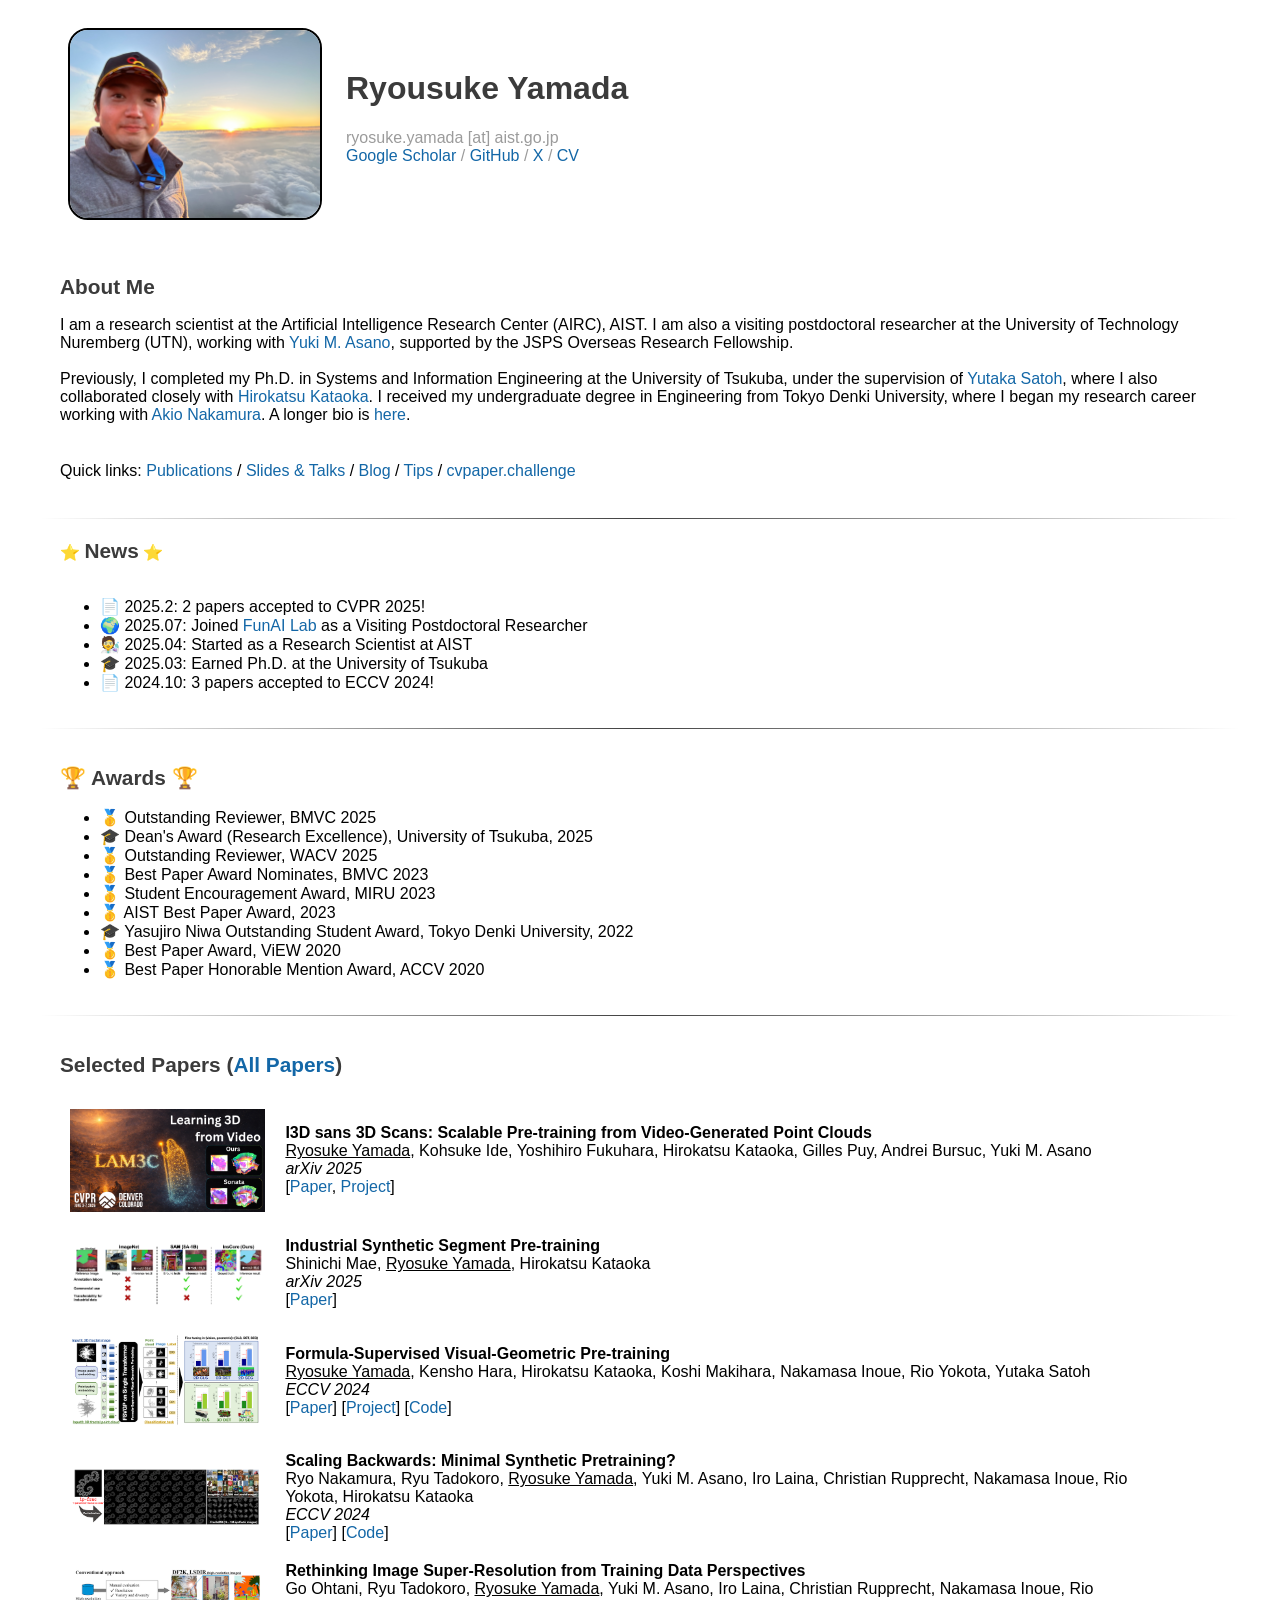
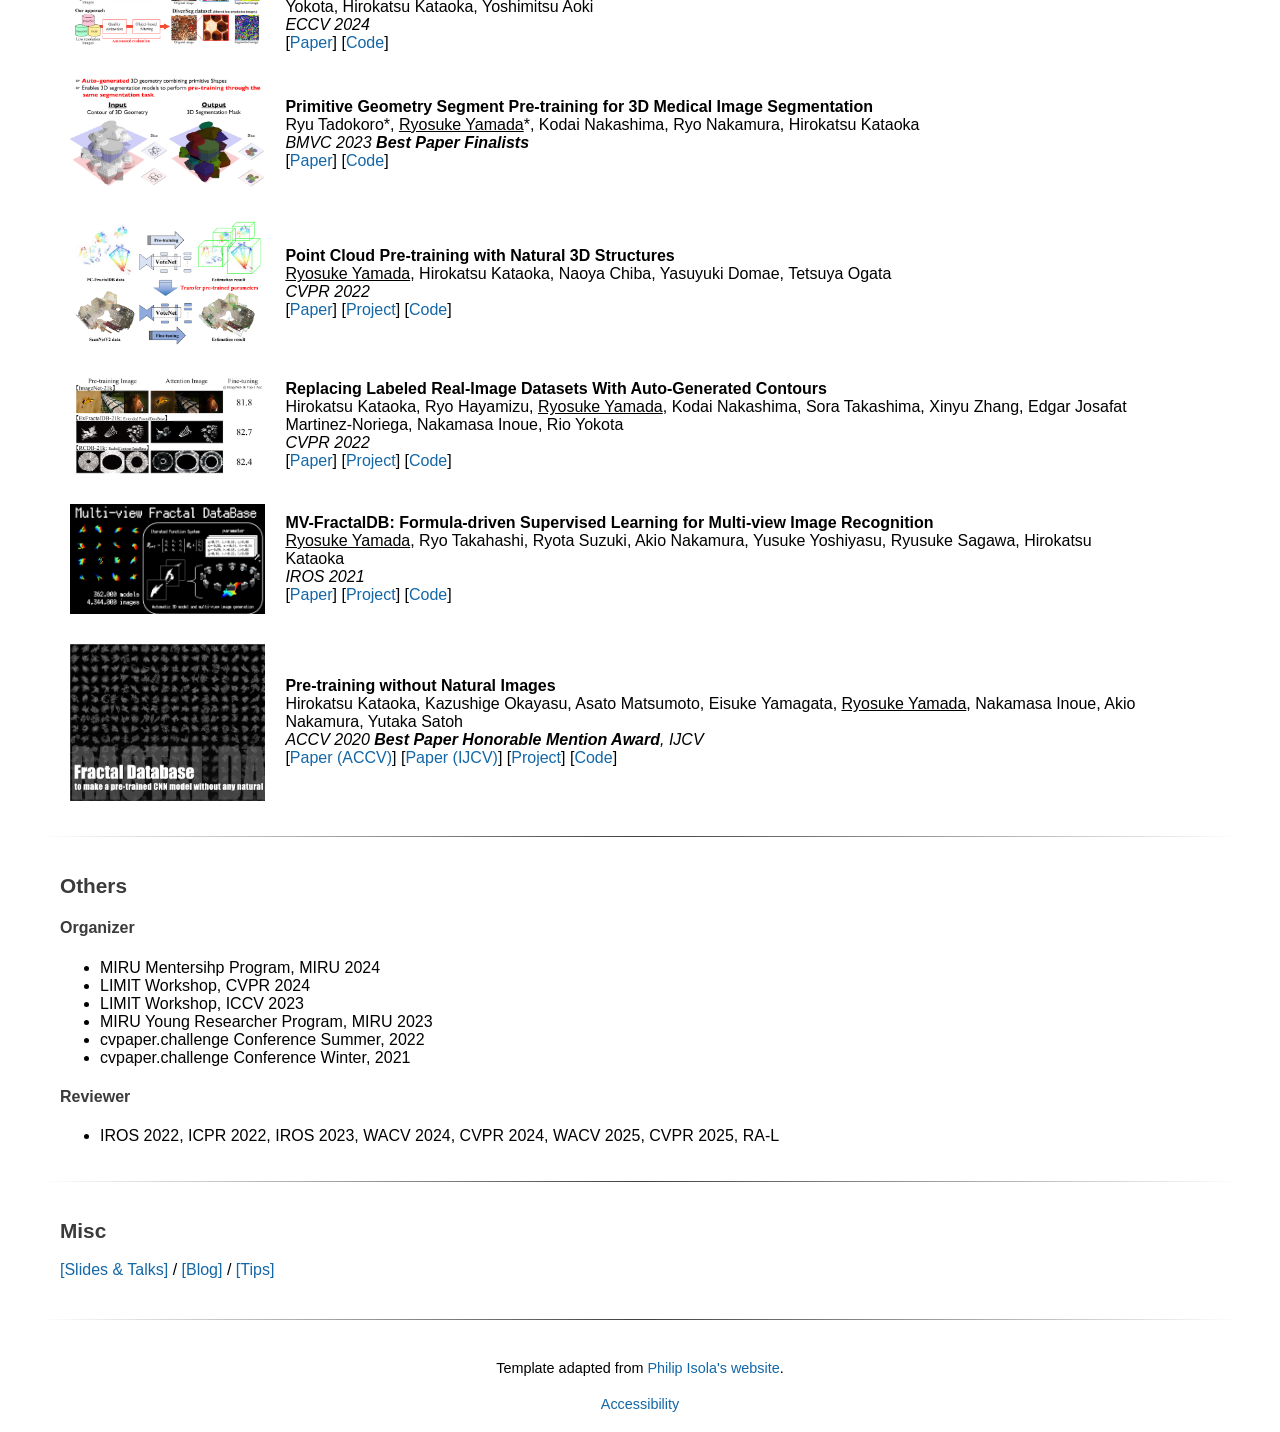
==== commit c6845009: "Add new publication and latest news updates Made-with: Cursor" ====
--- a/index.html
+++ b/index.html
@@ -64,6 +64,7 @@
     <div class="section_div" id="news">
       &#11088; <h2 style="display: inline;">News</h2> &#11088;<br><br>
       <ul>
+        <li>📄 2025.2: 2 papers accepted to CVPR 2025!</li>
         <li>🌍 2025.07: Joined <a href="https://fundamentalailab.github.io/" target="_blank">FunAI Lab</a> as a Visiting Postdoctoral Researcher</li>
         <li>🧑‍🔬 2025.04: Started as a Research Scientist at AIST</li>
         <li>🎓 2025.03: Earned Ph.D. at the University of Tsukuba</li>
@@ -75,6 +76,7 @@
     <div class="section_div" id="awards">
         <h2>🏆 Awards 🏆</h2>
         <ul>
+          <li>🥇 Outstanding Reviewer, BMVC 2025</li>
           <li>🎓 Dean's Award (Research Excellence), University of Tsukuba, 2025</li>
           <li>🥇 Outstanding Reviewer, WACV 2025</li>
           <li>🥇 Best Paper Award Nominates, BMVC 2023</li>
@@ -91,6 +93,23 @@
       <h2>Selected Papers (<a href="all_papers.html">All Papers</a>)</h2>
 
       <table class="pub_table">
+        <!-- LAM3C -->
+        <tr>
+          <td class="pub_td1">
+            <div class="teaser_img_div">
+              <a href="">
+                <img class="teaser_img" src="images/lam3c.png" alt="LAM3C teaser">
+              </a>
+            </div>
+          </td>
+          <td class="pub_td2">
+            <b>I3D sans 3D Scans: Scalable Pre-training from Video-Generated Point Clouds</b><br>
+            <u>Ryosuke Yamada</u>, Kohsuke Ide, Yoshihiro Fukuhara, Hirokatsu Kataoka, Gilles Puy, Andrei Bursuc, Yuki M. Asano<br>
+            <i>arXiv 2025</i><br>
+            [<a href="https://arxiv.org/abs/2512.23042">Paper</a>, <a href="https://ryosuke-yamada.github.io/lam3c/">Project</a>]
+          </td>
+        </tr>
+
         <!-- Inscore -->
         <tr>
             <td class="pub_td1">
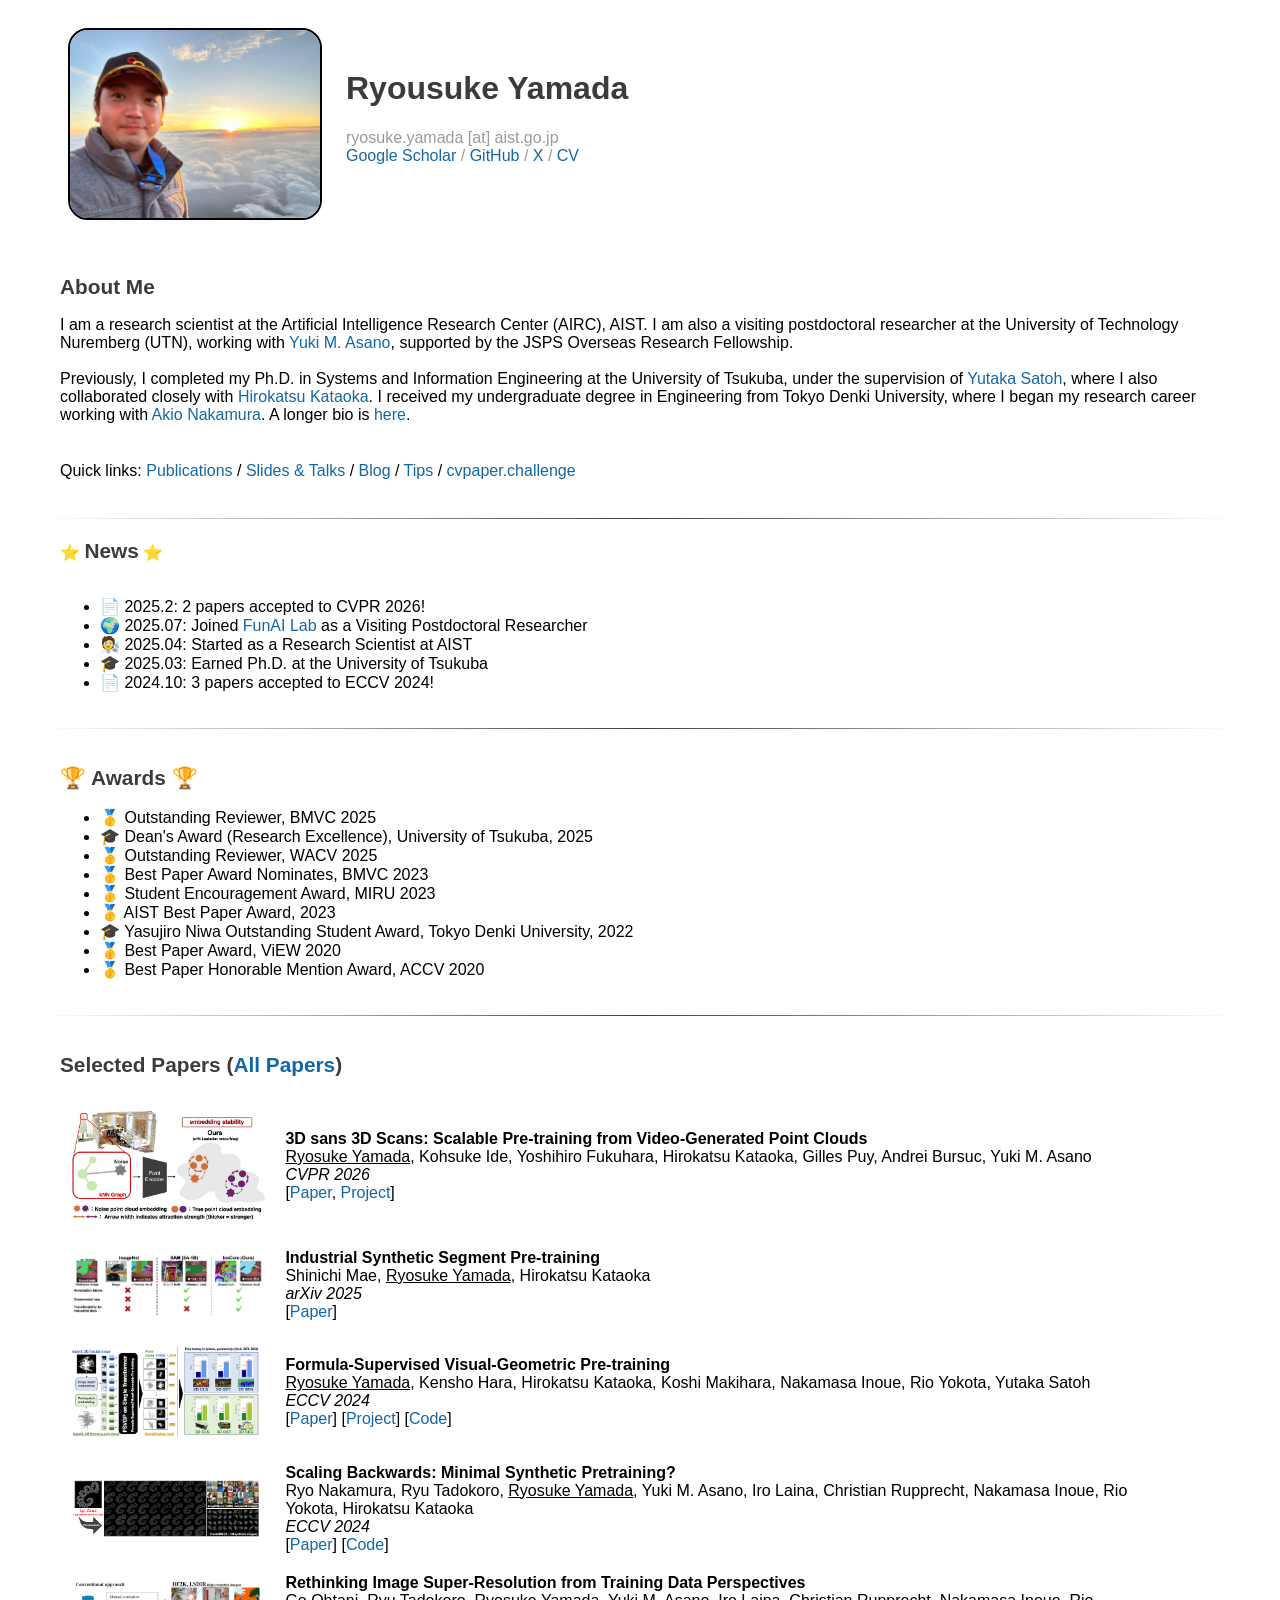
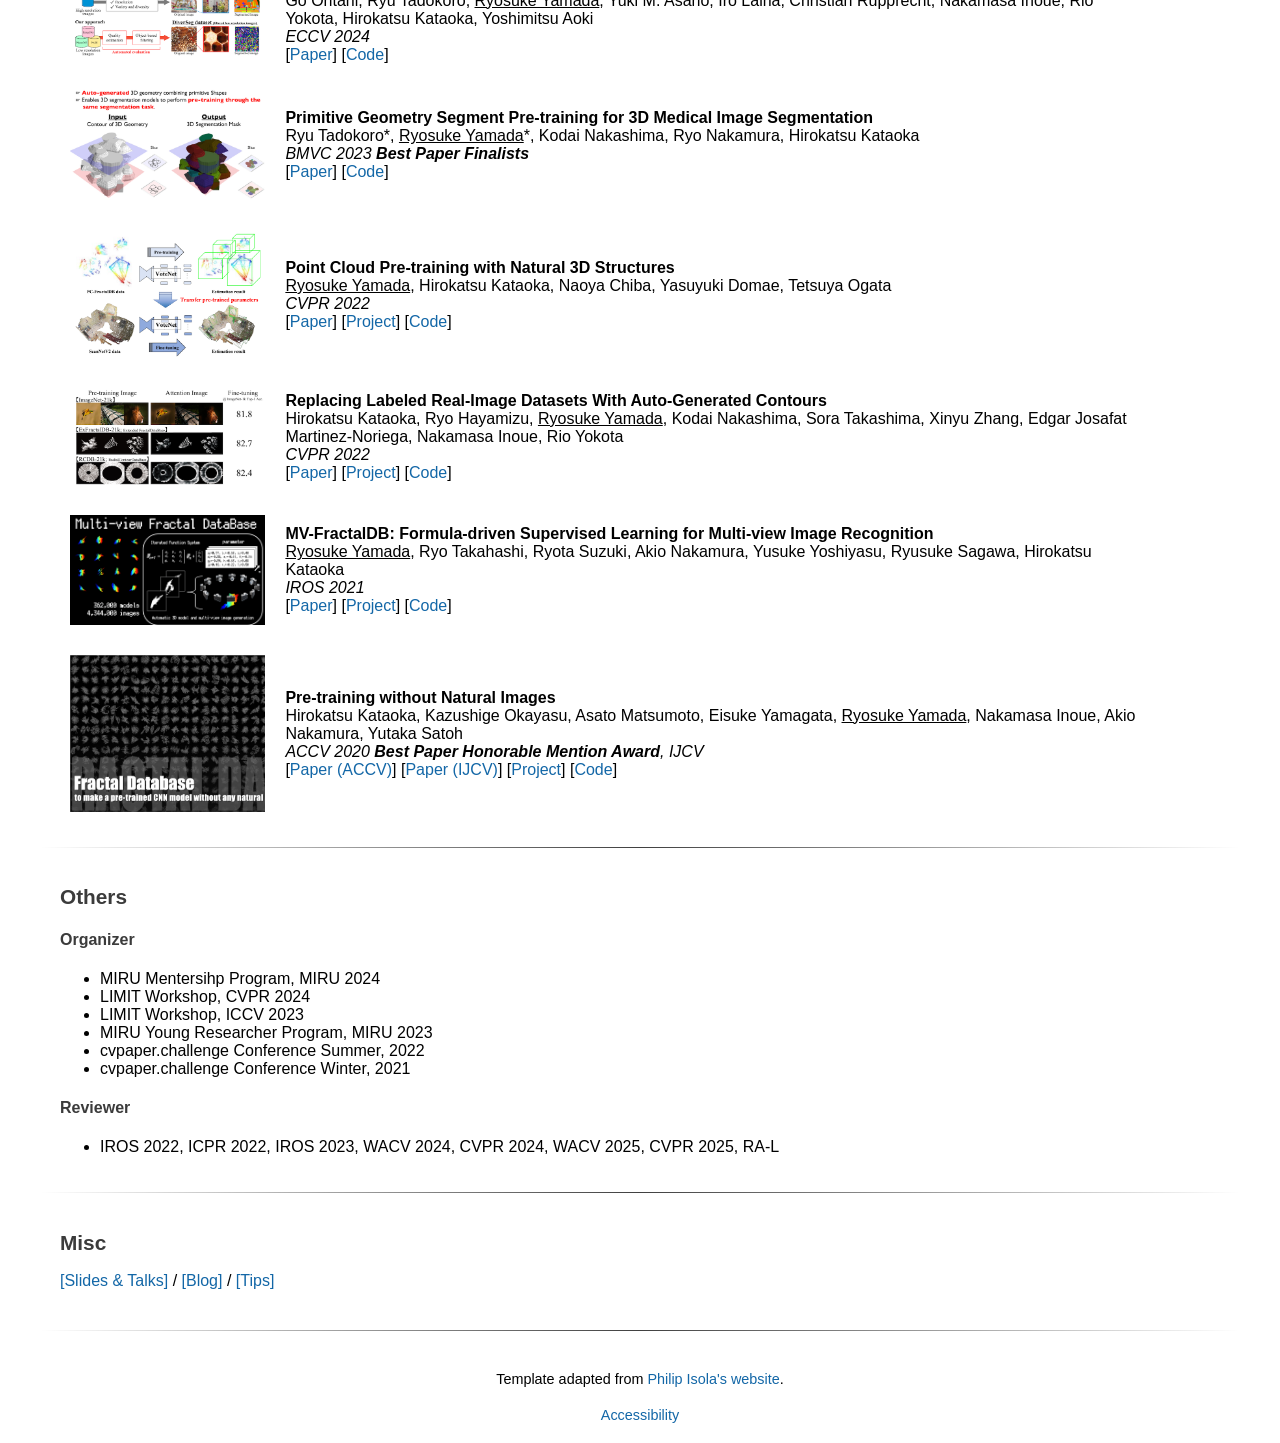
==== commit fadf1e9a: "Update CVPR 2026 publication details and teaser image Made-with: Cursor" ====
--- a/index.html
+++ b/index.html
@@ -64,7 +64,7 @@
     <div class="section_div" id="news">
       &#11088; <h2 style="display: inline;">News</h2> &#11088;<br><br>
       <ul>
-        <li>📄 2025.2: 2 papers accepted to CVPR 2025!</li>
+        <li>📄 2025.2: 2 papers accepted to CVPR 2026!</li>
         <li>🌍 2025.07: Joined <a href="https://fundamentalailab.github.io/" target="_blank">FunAI Lab</a> as a Visiting Postdoctoral Researcher</li>
         <li>🧑‍🔬 2025.04: Started as a Research Scientist at AIST</li>
         <li>🎓 2025.03: Earned Ph.D. at the University of Tsukuba</li>
@@ -103,9 +103,9 @@
             </div>
           </td>
           <td class="pub_td2">
-            <b>I3D sans 3D Scans: Scalable Pre-training from Video-Generated Point Clouds</b><br>
+            <b>3D sans 3D Scans: Scalable Pre-training from Video-Generated Point Clouds</b><br>
             <u>Ryosuke Yamada</u>, Kohsuke Ide, Yoshihiro Fukuhara, Hirokatsu Kataoka, Gilles Puy, Andrei Bursuc, Yuki M. Asano<br>
-            <i>arXiv 2025</i><br>
+            <i>CVPR 2026</i><br>
             [<a href="https://arxiv.org/abs/2512.23042">Paper</a>, <a href="https://ryosuke-yamada.github.io/lam3c/">Project</a>]
           </td>
         </tr>
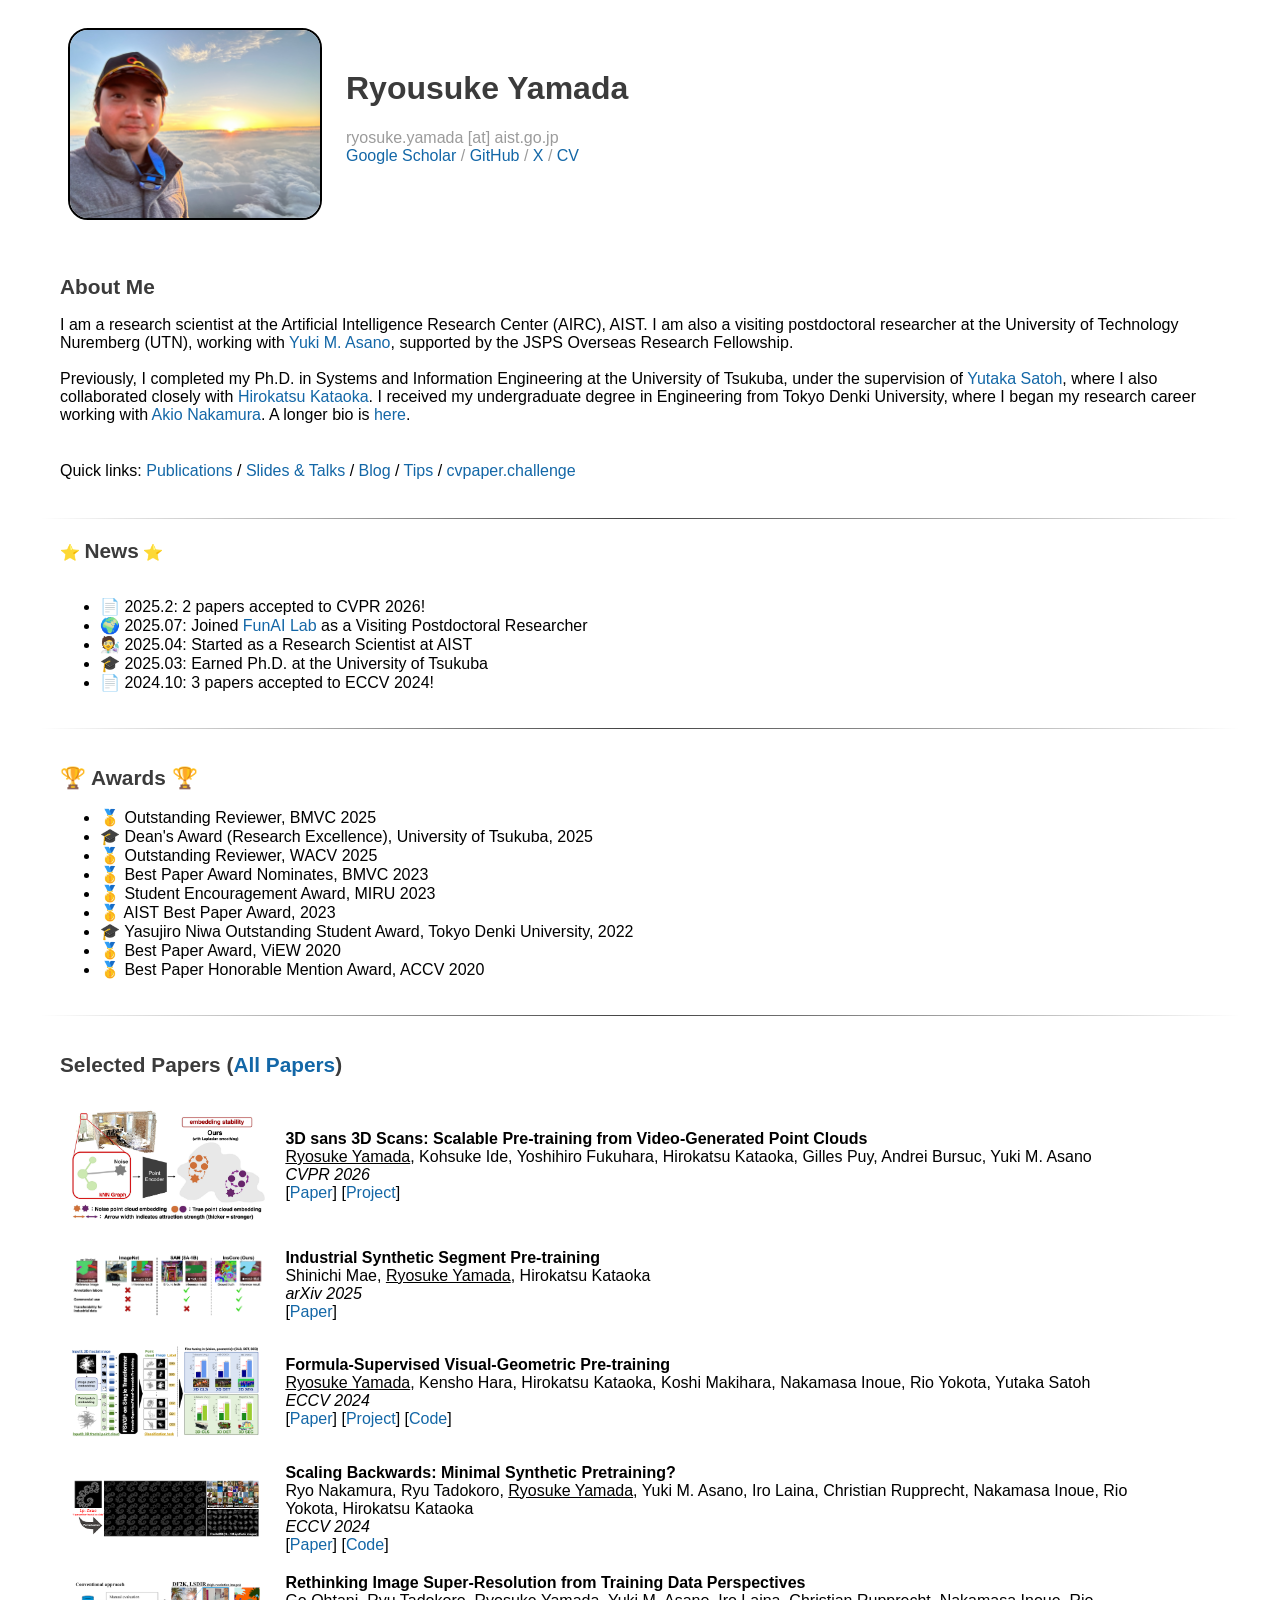
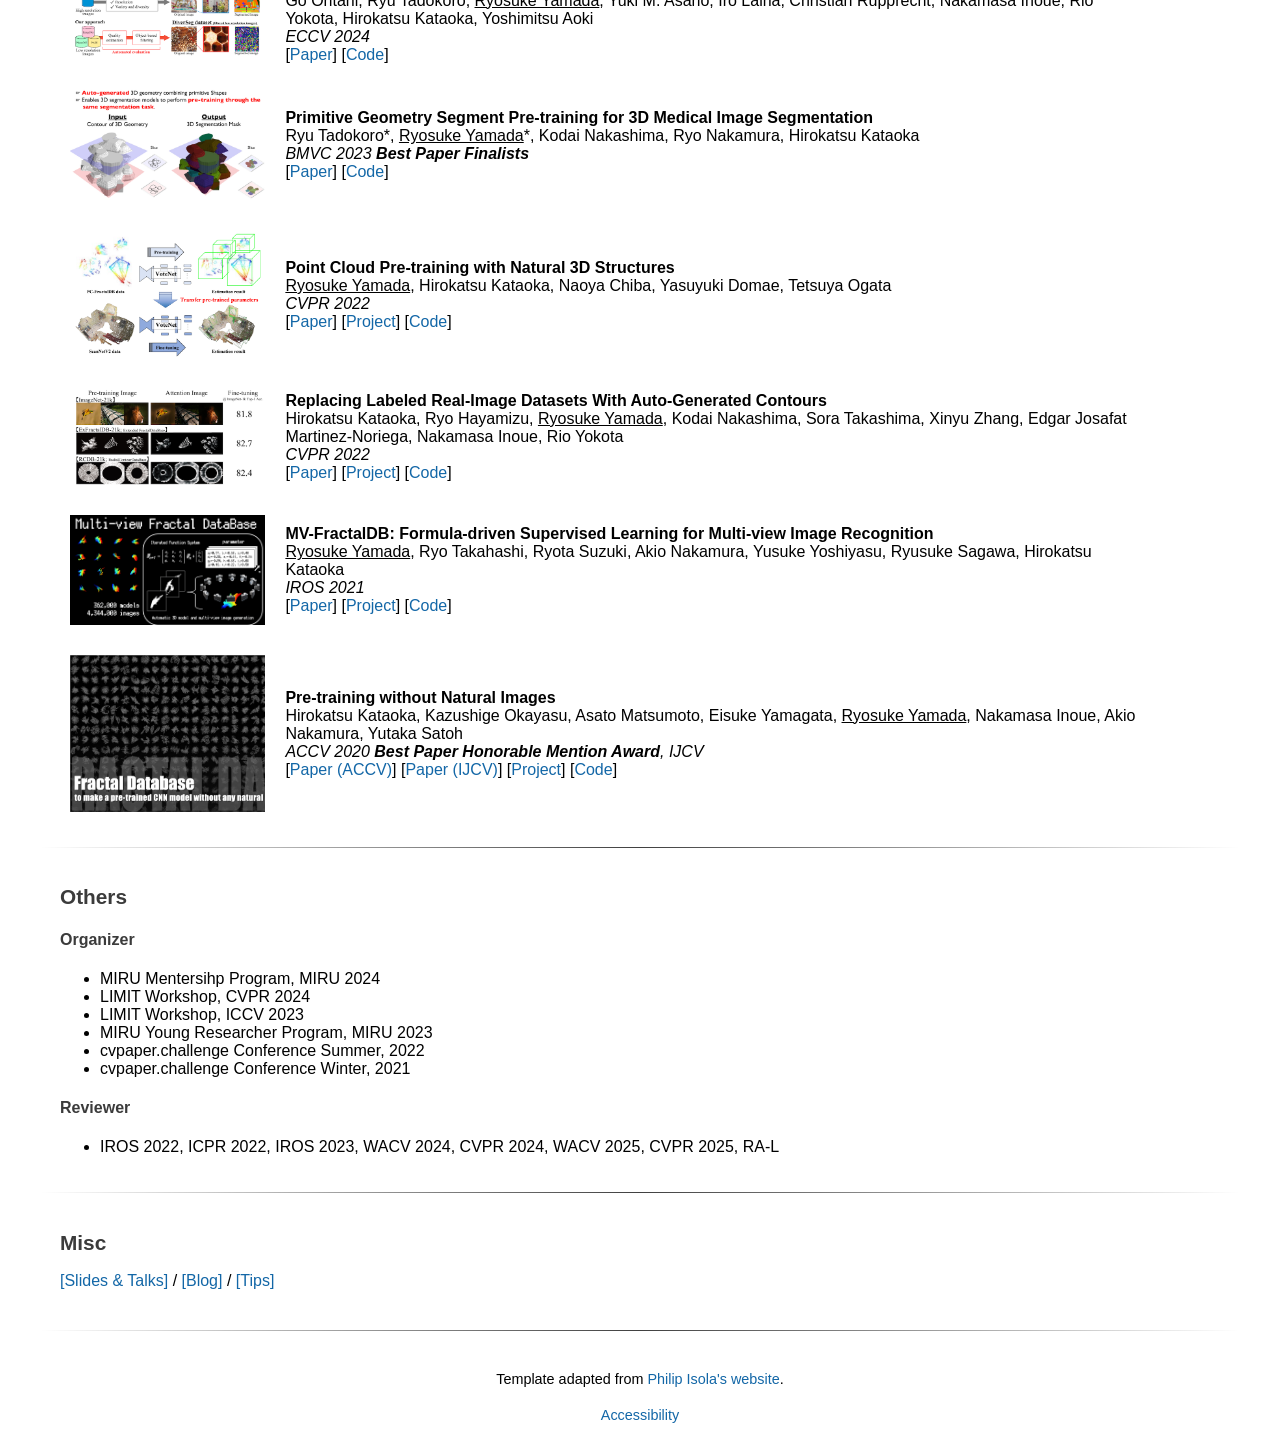
==== commit 3b5c8b1b: "Adjust publication links formatting in homepage Made-with: Cursor" ====
--- a/index.html
+++ b/index.html
@@ -106,7 +106,7 @@
             <b>3D sans 3D Scans: Scalable Pre-training from Video-Generated Point Clouds</b><br>
             <u>Ryosuke Yamada</u>, Kohsuke Ide, Yoshihiro Fukuhara, Hirokatsu Kataoka, Gilles Puy, Andrei Bursuc, Yuki M. Asano<br>
             <i>CVPR 2026</i><br>
-            [<a href="https://arxiv.org/abs/2512.23042">Paper</a>, <a href="https://ryosuke-yamada.github.io/lam3c/">Project</a>]
+            [<a href="https://arxiv.org/abs/2512.23042">Paper</a>] [<a href="https://ryosuke-yamada.github.io/lam3c/">Project</a>]
           </td>
         </tr>
 
